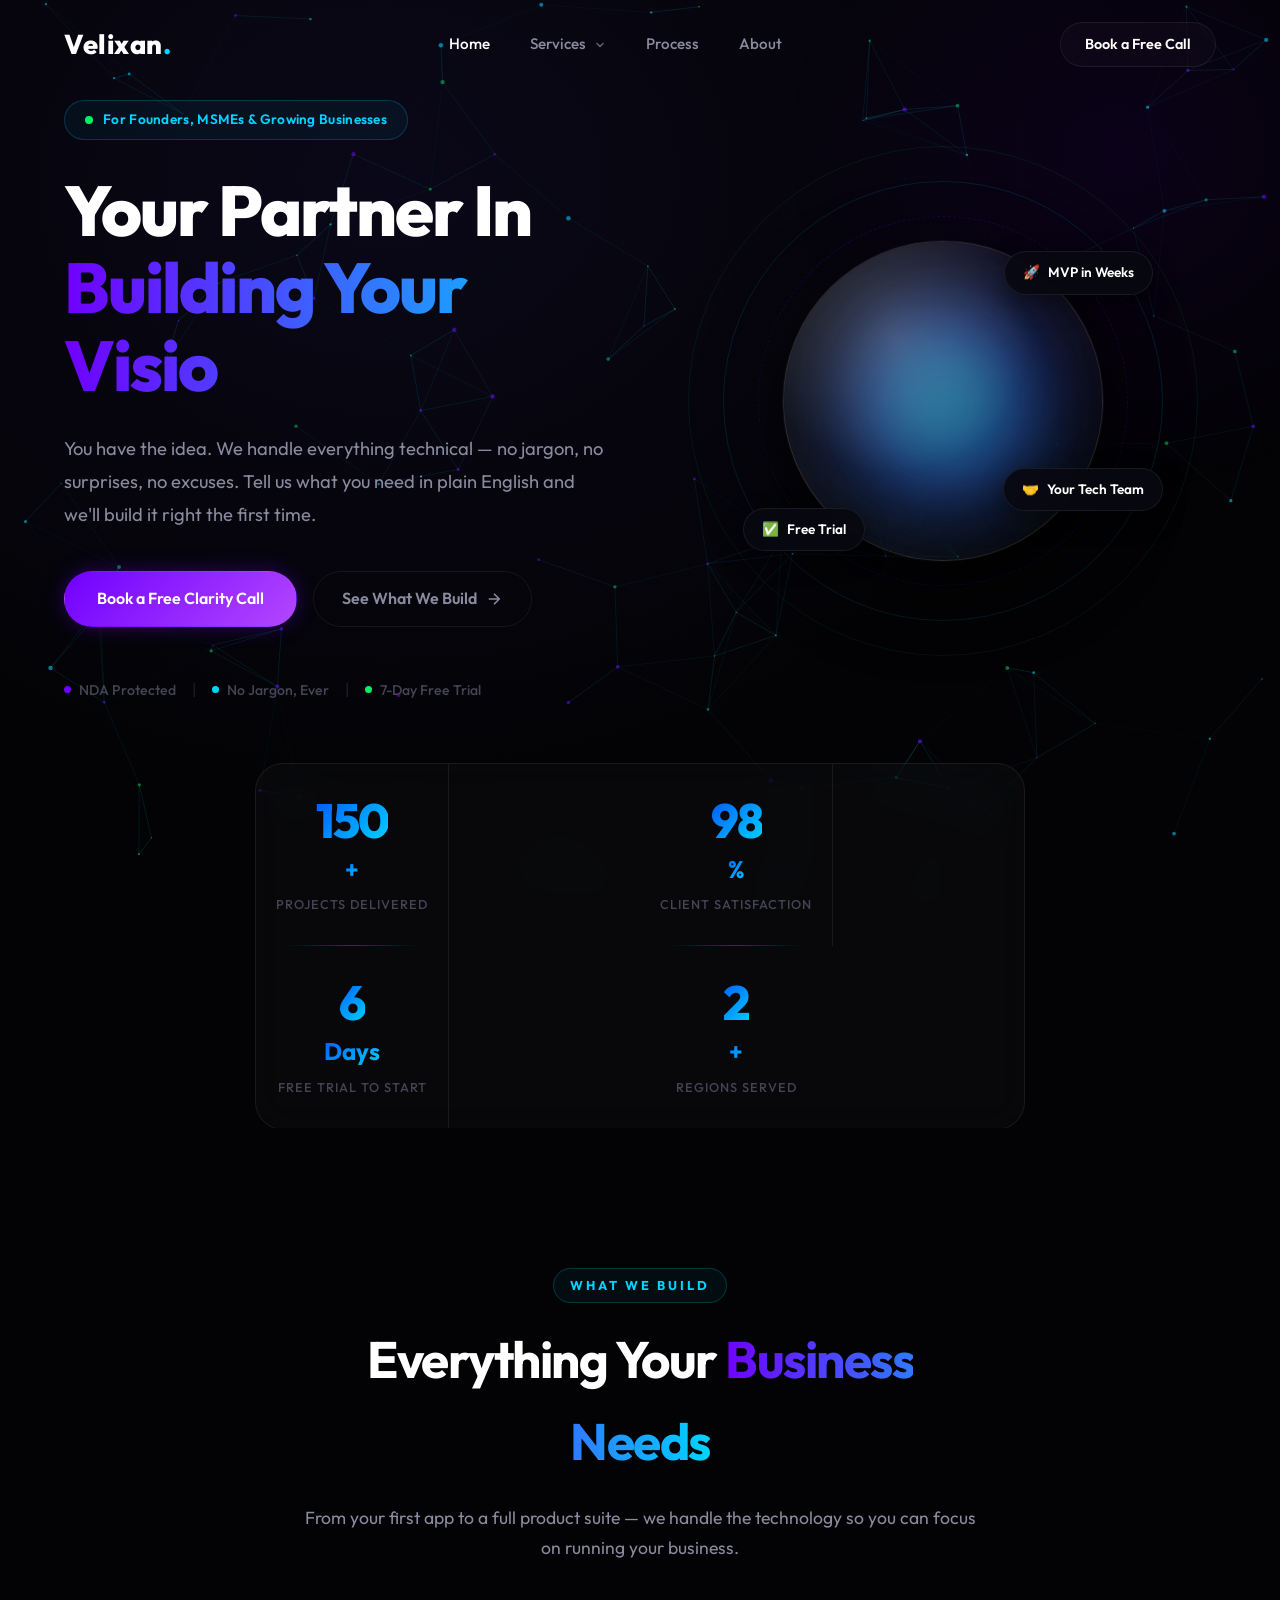
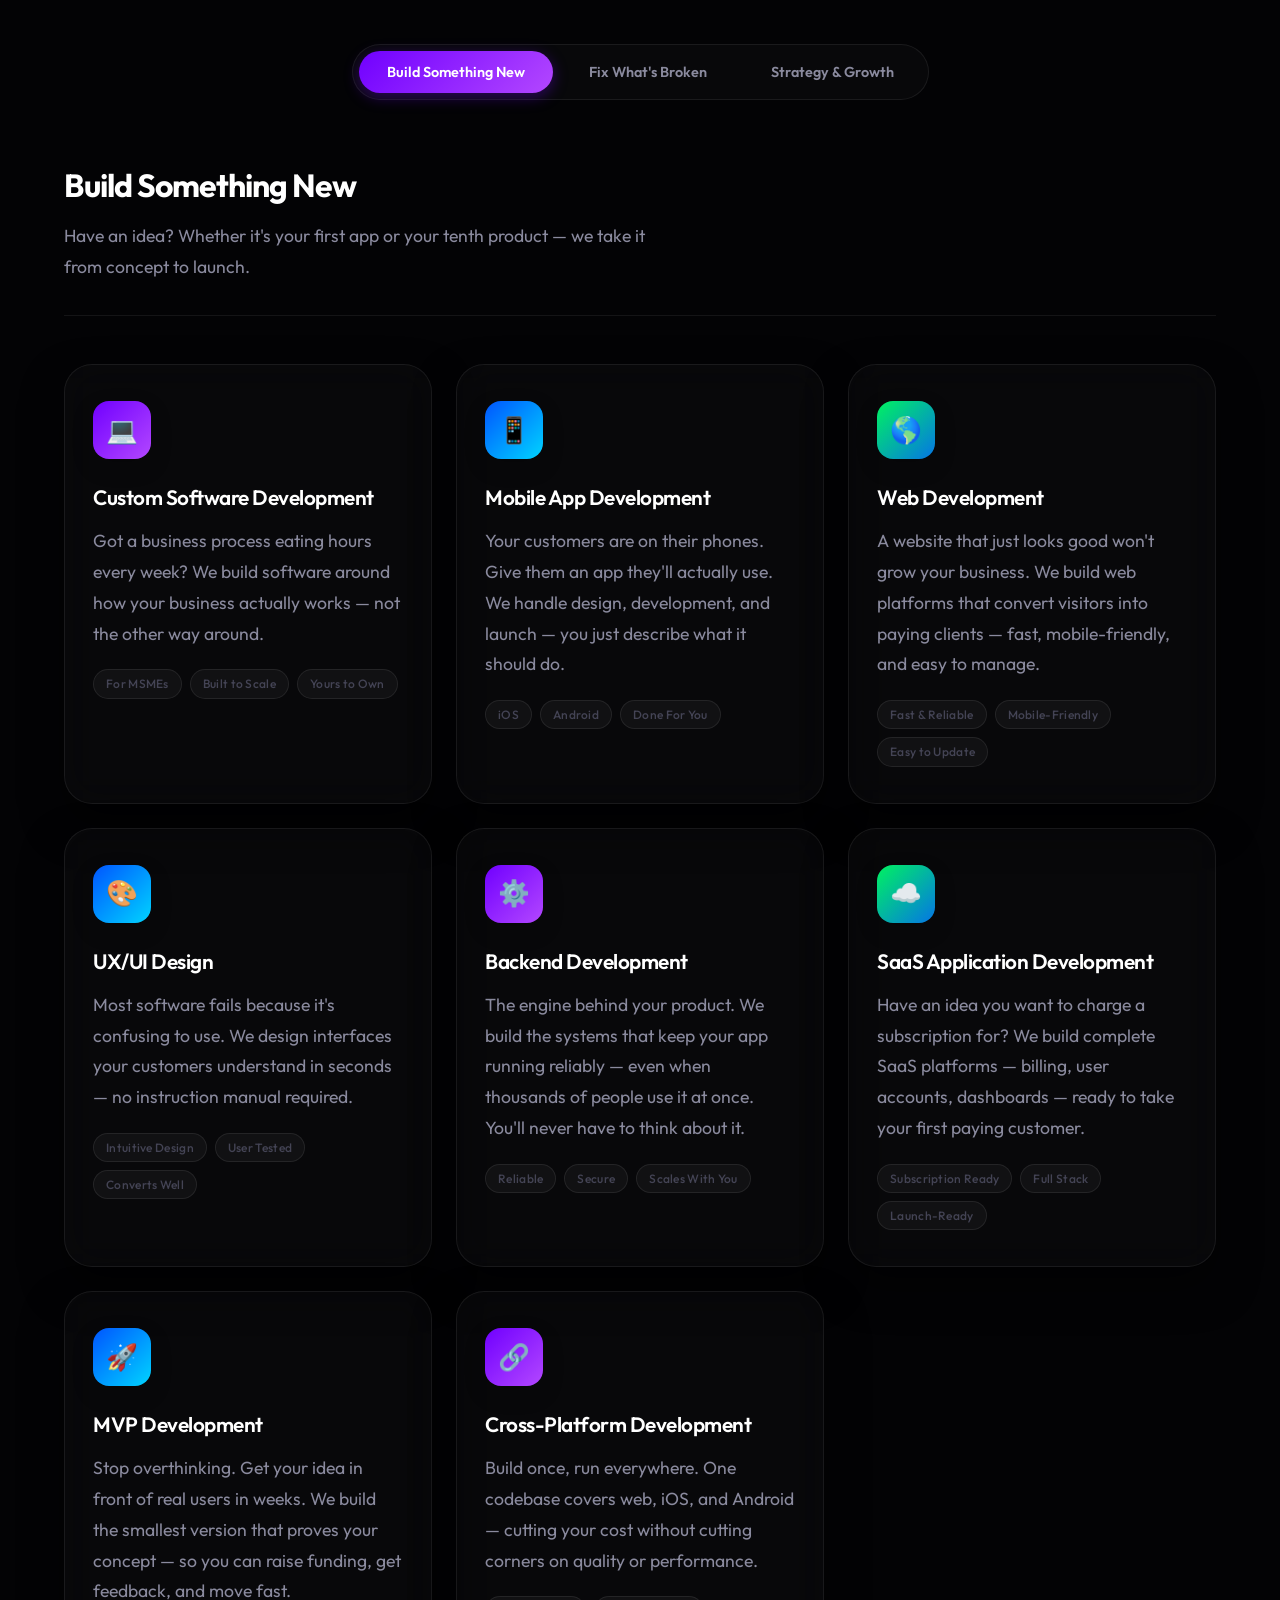
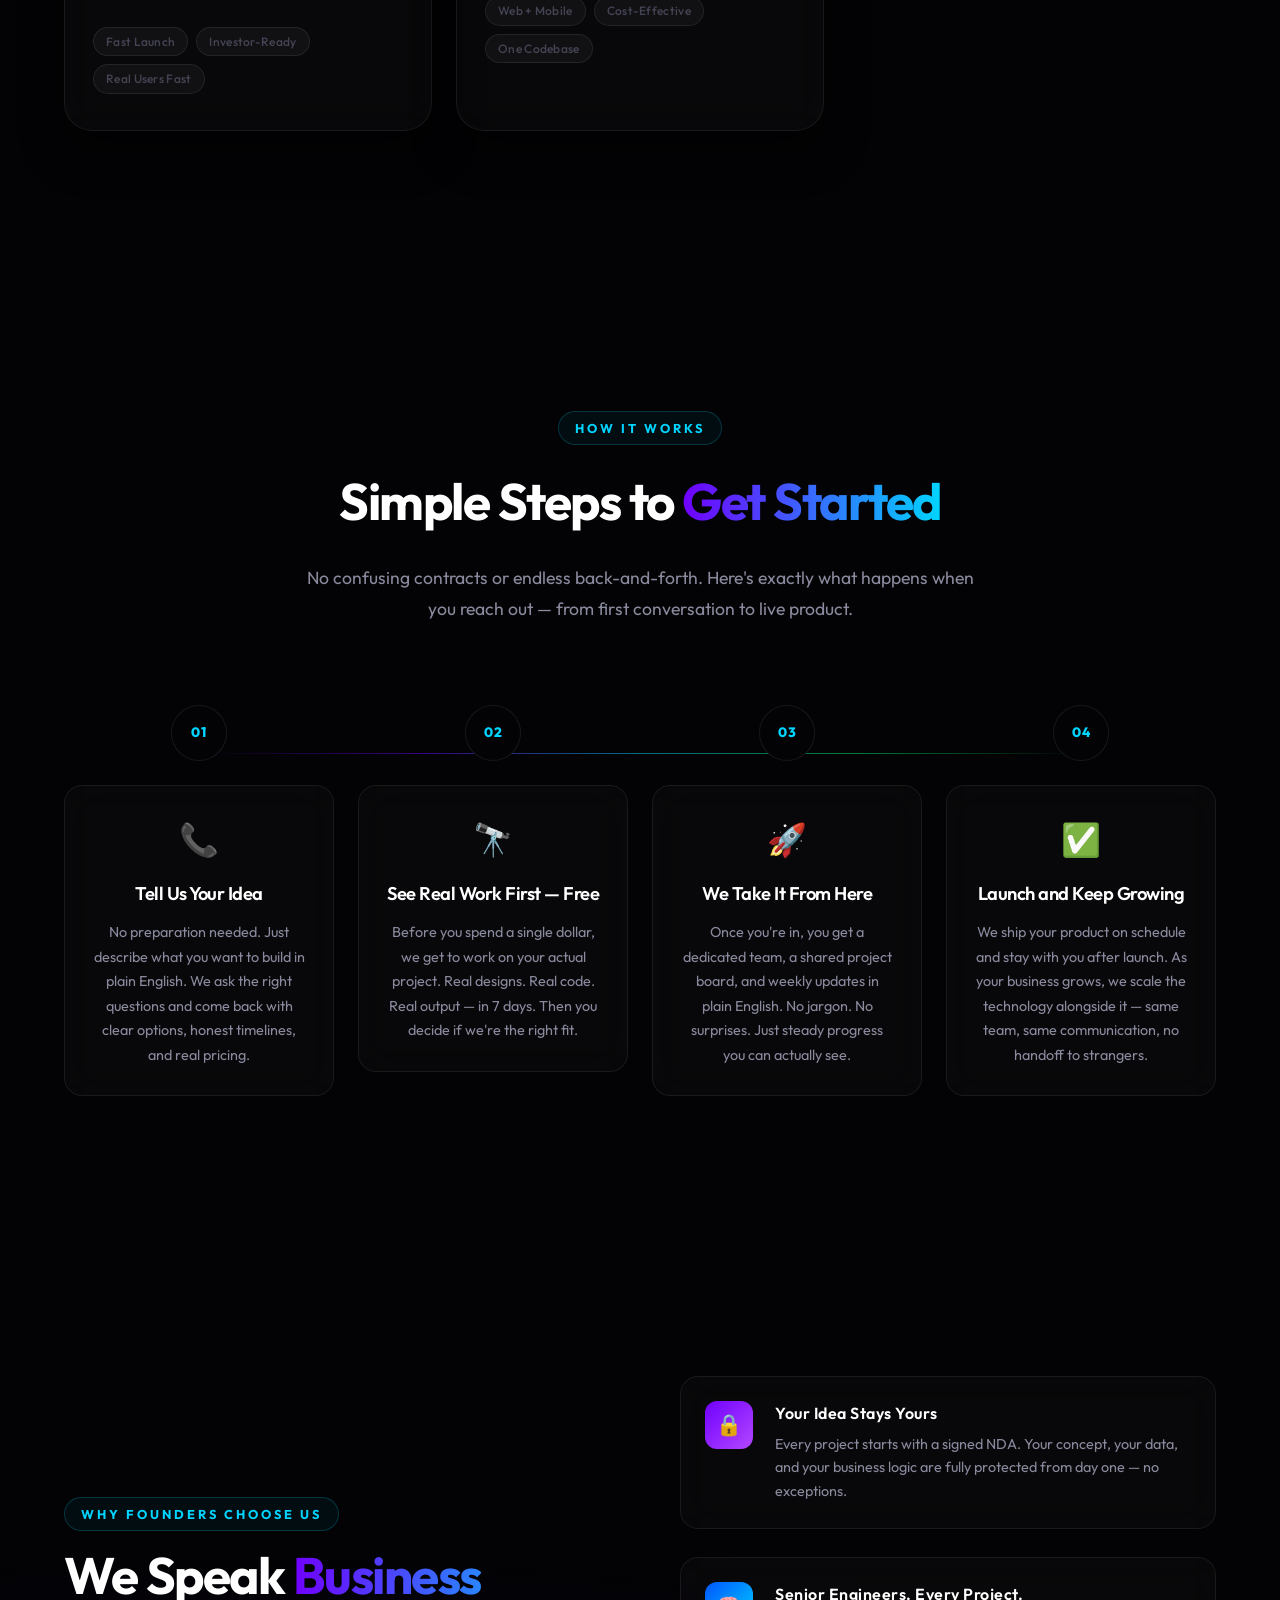
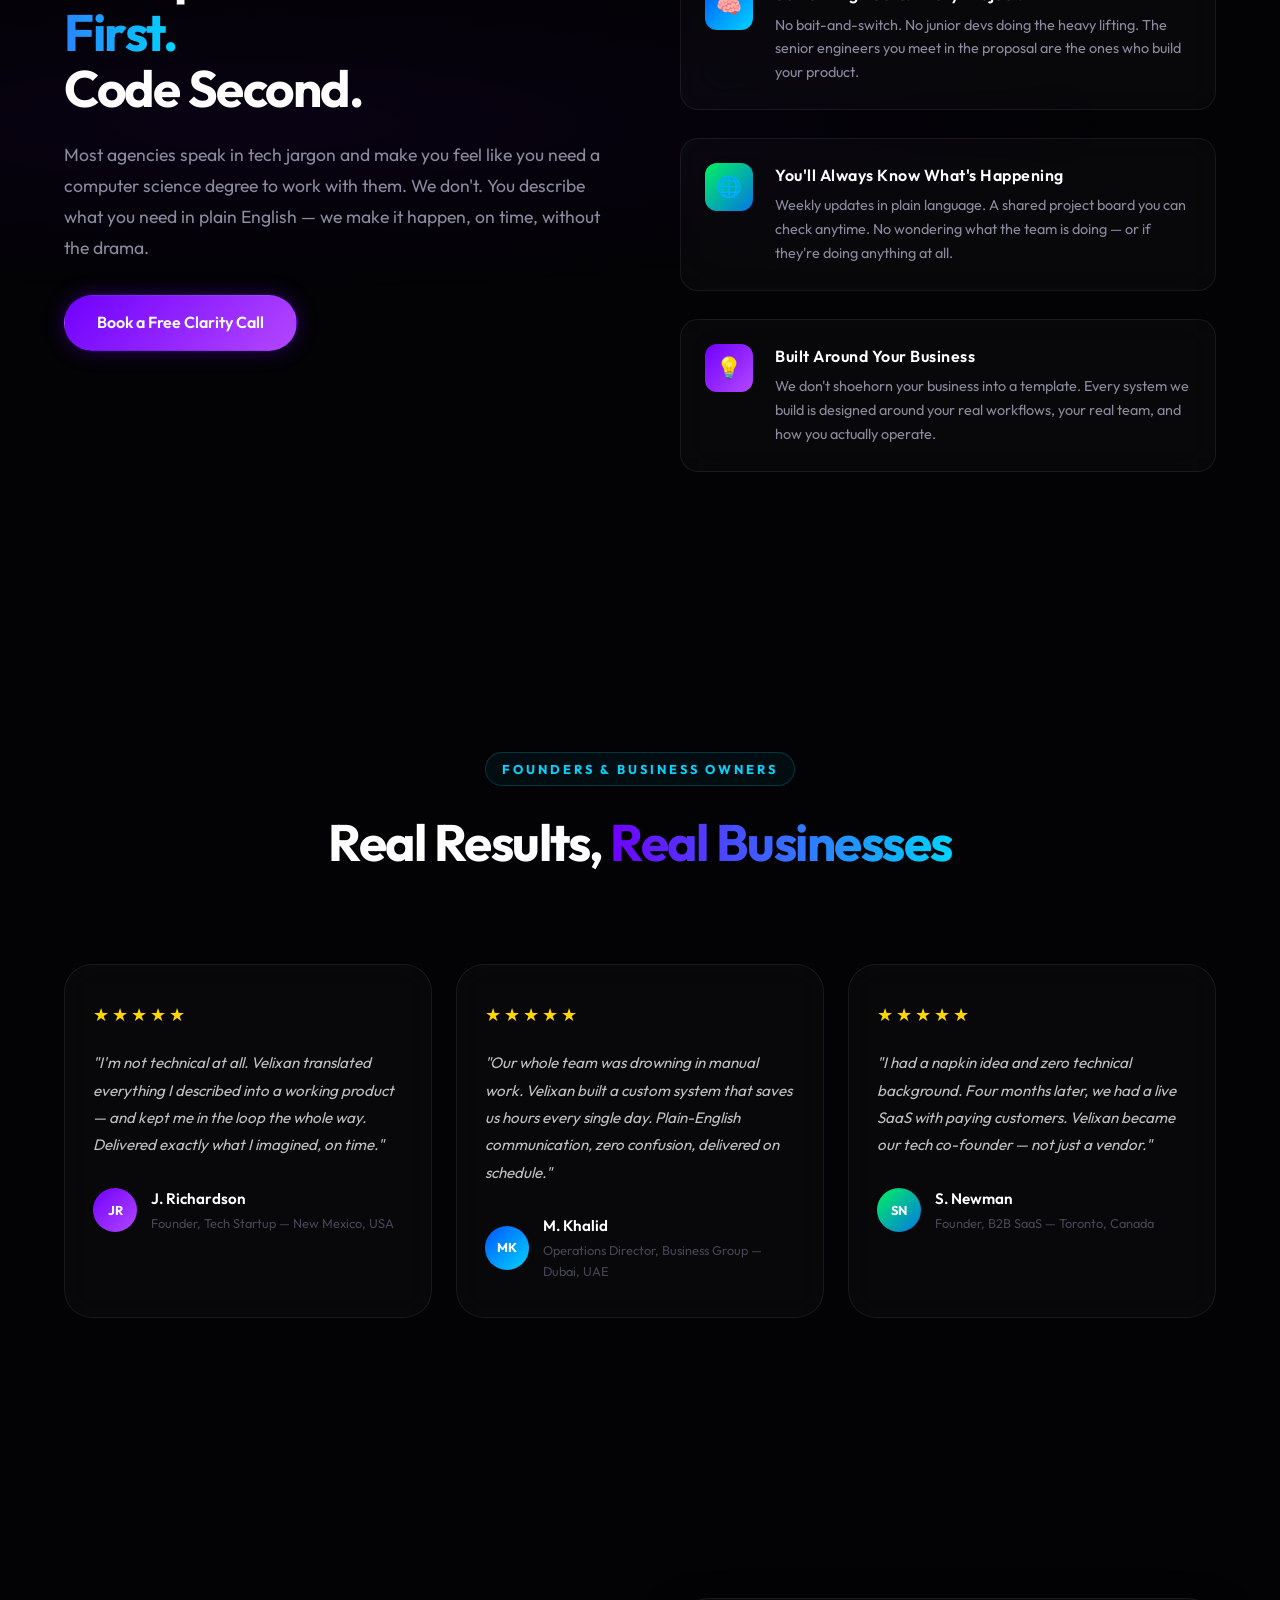
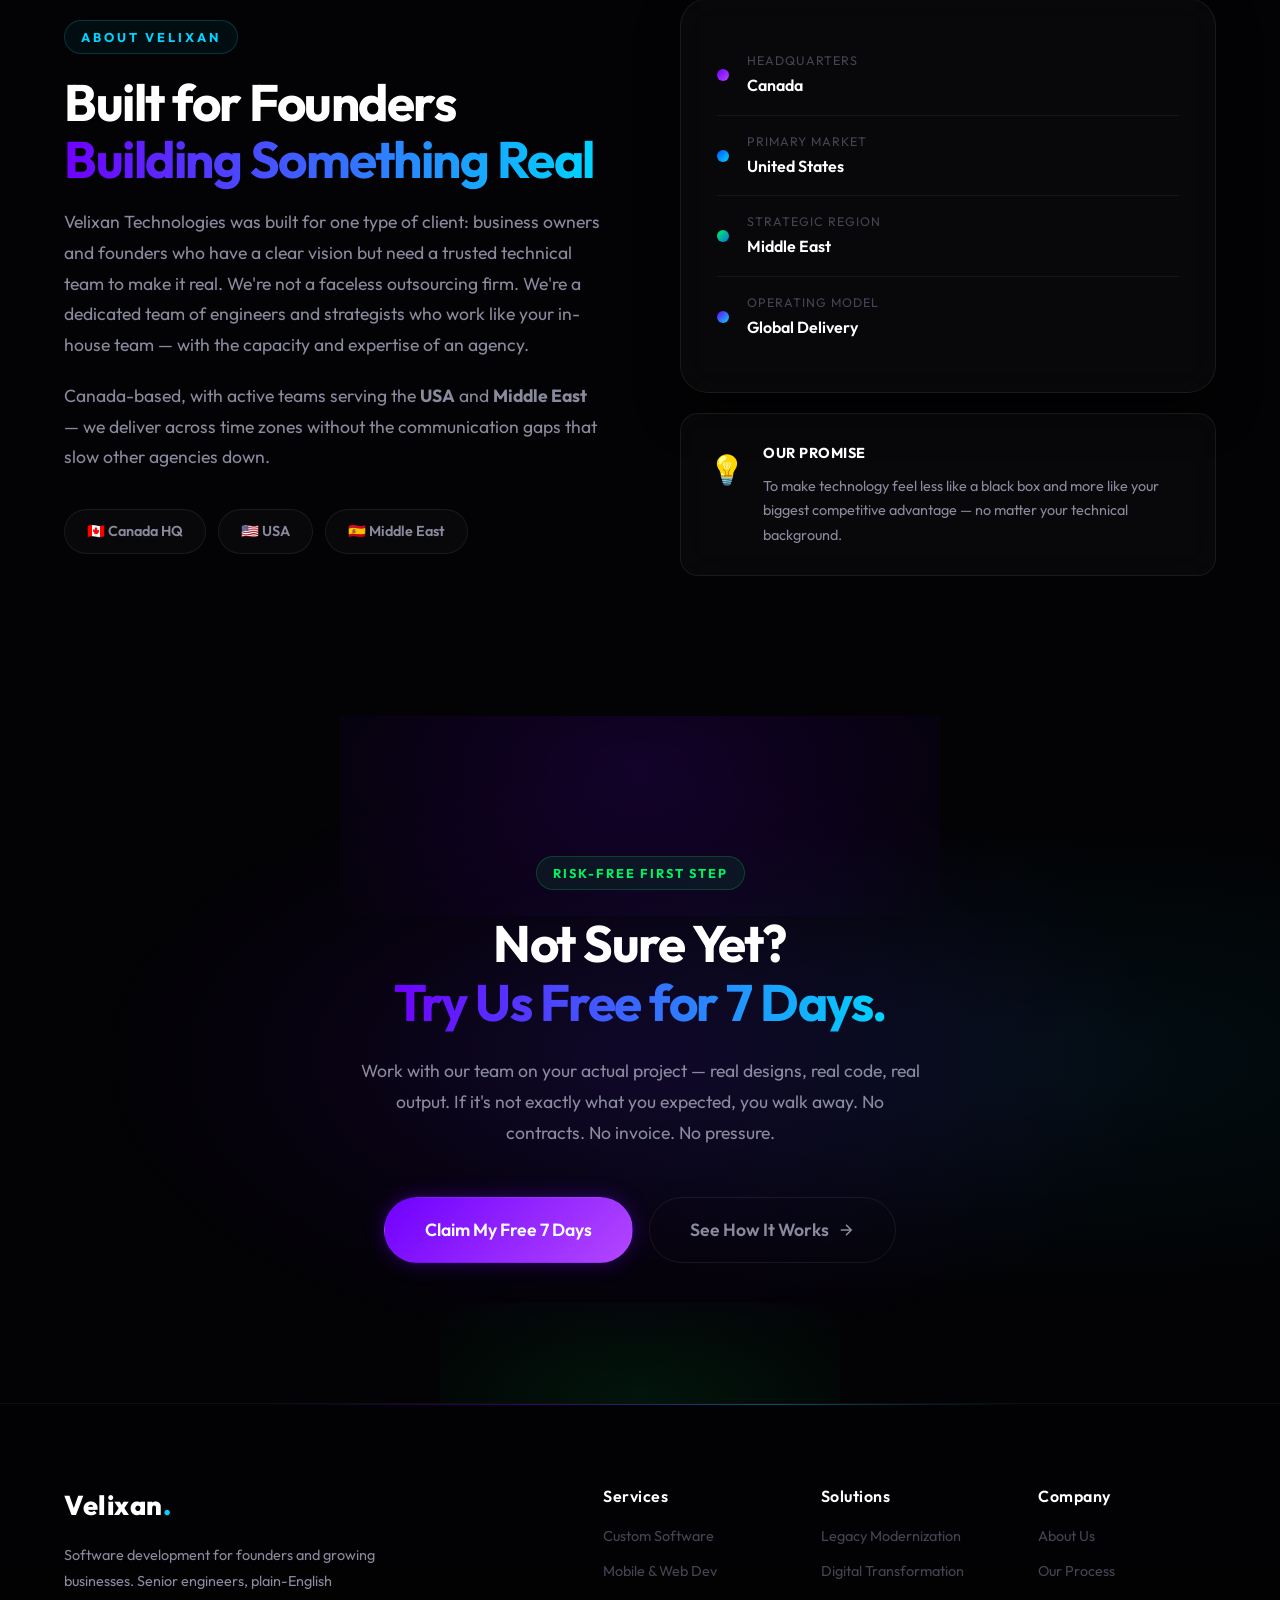
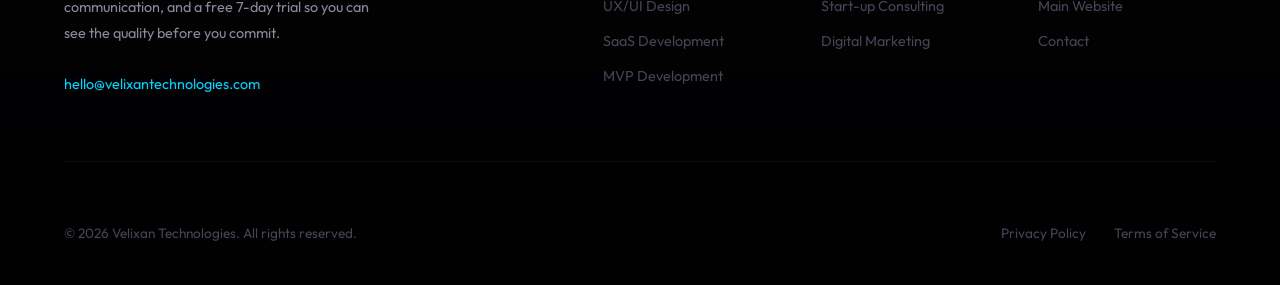
==== Website/index.html @ f4aee2ac "Initial commit — Velixan Technologies website - Full marketing website (HTML/CSS/JS) with glassmorph" ====
<!DOCTYPE html>
<html lang="en">

<head>
    <meta charset="UTF-8">
    <meta name="viewport" content="width=device-width, initial-scale=1.0">
    <title>Velixan Technologies | Software Development for Founders & Growing Businesses</title>
    <meta name="description" content="Velixan Technologies builds custom software, apps, and SaaS products for founders and MSMEs — no tech jargon, senior engineers on every project, and a 7-day free trial before you commit.">
    <!-- Open Graph / Social Sharing -->
    <meta property="og:type" content="website">
    <meta property="og:url" content="https://velixantechnologies.com/">
    <meta property="og:title" content="Velixan Technologies | Software Development for Founders & Growing Businesses">
    <meta property="og:description" content="You have the vision. We handle everything technical. Custom apps, SaaS platforms, and AI tools — built for founders and MSMEs who don't have time for tech headaches.">
    <meta property="og:image" content="https://velixantechnologies.com/og-image.png">
    <!-- Twitter Card -->
    <meta name="twitter:card" content="summary_large_image">
    <meta name="twitter:title" content="Velixan Technologies | Software Development for Founders & Growing Businesses">
    <meta name="twitter:description" content="You have the vision. We handle everything technical. Custom apps, SaaS platforms, and AI tools — built for founders and MSMEs who don't have time for tech headaches.">
    <meta name="twitter:image" content="https://velixantechnologies.com/og-image.png">
    <!-- Theme & Favicon -->
    <meta name="theme-color" content="#7000ff">
    <link rel="icon" href="data:image/svg+xml,<svg xmlns='http://www.w3.org/2000/svg' viewBox='0 0 100 100'><text y='.9em' font-size='90'>⚡</text></svg>">
    <link rel="stylesheet" href="styles.css">
    <link rel="preconnect" href="https://fonts.googleapis.com">
    <link rel="preconnect" href="https://fonts.gstatic.com" crossorigin>
    <link href="https://fonts.googleapis.com/css2?family=Outfit:wght@300;400;500;600;700;800&display=swap" rel="stylesheet">
</head>

<body>
    <!-- Live Interactive Background -->
    <canvas id="live-canvas"></canvas>

    <!-- Navigation -->
    <nav class="navbar" id="navbar">
        <div class="container nav-container">
            <a href="#home" class="logo">
                <span class="logo-text">Velixan</span><span class="logo-dot">.</span>
            </a>
            <ul class="nav-links" id="nav-links">
                <li><a href="#home" class="nav-link active">Home</a></li>
                <li class="dropdown">
                    <a href="#services" class="nav-link">Services 
                        <svg class="chevron" width="12" height="12" viewBox="0 0 24 24" fill="none" stroke="currentColor" stroke-width="3" stroke-linecap="round" stroke-linejoin="round"><path d="M6 9l6 6 6-6"/></svg>
                    </a>
                    <ul class="dropdown-menu">
                        <li><a href="#dev-design"><span>💻</span> Development & Design</a></li>
                        <li><a href="#modernization"><span>⚡</span> Solution Modernization</a></li>
                        <li><a href="#consulting"><span>📈</span> Consulting & Strategy</a></li>
                    </ul>
                </li>
                <li><a href="#process" class="nav-link">Process</a></li>
                <li><a href="#about" class="nav-link">About</a></li>
            </ul>
            <a href="mailto:hello@velixantechnologies.com" class="btn-primary nav-cta">Book a Free Call</a>
            <button class="hamburger" id="hamburger" aria-label="Menu">
                <span></span><span></span><span></span>
            </button>
        </div>
    </nav>

    <!-- Hero Section -->
    <header id="home" class="hero">
        <div class="container hero-container">
            <div class="hero-content">
                <div class="badge">
                    <span class="badge-dot"></span>
                    For Founders, MSMEs &amp; Growing Businesses
                </div>
                <h1>
                    Your Partner In<br>
                    <span class="gradient-text typed-text" id="typed-text">Building Your Vision</span>
                </h1>
                <p class="hero-sub">You have the idea. We handle everything technical — no jargon, no surprises, no excuses. Tell us what you need in plain English and we'll build it right the first time.</p>
                <div class="hero-buttons">
                    <a href="mailto:hello@velixantechnologies.com" class="btn-primary btn-glow">Book a Free Clarity Call</a>
                    <a href="#services" class="btn-ghost">
                        <span class="btn-ghost-inner">See What We Build</span>
                        <svg width="18" height="18" viewBox="0 0 24 24" fill="none" stroke="currentColor" stroke-width="2"><path d="M5 12h14M12 5l7 7-7 7"/></svg>
                    </a>
                </div>
                <div class="hero-trust">
                    <div class="trust-item">
                        <div class="trust-dot"></div>
                        <span>NDA Protected</span>
                    </div>
                    <div class="trust-sep">|</div>
                    <div class="trust-item">
                        <div class="trust-dot cyan"></div>
                        <span>No Jargon, Ever</span>
                    </div>
                    <div class="trust-sep">|</div>
                    <div class="trust-item">
                        <div class="trust-dot green"></div>
                        <span>7-Day Free Trial</span>
                    </div>
                </div>
            </div>

            <!-- Futuristic 3D Orb Graphic -->
            <div class="hero-visual">
                <div class="orb-scene">
                    <div class="orb-ring ring-1"></div>
                    <div class="orb-ring ring-2"></div>
                    <div class="orb-ring ring-3"></div>
                    <div class="glass-sphere">
                        <div class="sphere-shimmer"></div>
                        <div class="inner-glow"></div>
                        <div class="inner-glow inner-glow-2"></div>
                    </div>
                    <div class="floating-chip chip-1">
                        <span>&#128640;</span> MVP in Weeks
                    </div>
                    <div class="floating-chip chip-2">
                        <span>&#129309;</span> Your Tech Team
                    </div>
                    <div class="floating-chip chip-3">
                        <span>&#9989;</span> Free Trial
                    </div>
                </div>
            </div>
        </div>

        <!-- Stats Bar -->
        <div class="container stats-marquee-bar">
            <div class="stats-bar">
                <div class="stat-item">
                    <div class="stat-number" data-target="150">0</div>
                    <div class="stat-unit">+</div>
                    <div class="stat-label">Projects Delivered</div>
                </div>
                <div class="stat-divider"></div>
                <div class="stat-item">
                    <div class="stat-number" data-target="98">0</div>
                    <div class="stat-unit">%</div>
                    <div class="stat-label">Client Satisfaction</div>
                </div>
                <div class="stat-divider"></div>
                <div class="stat-item">
                    <div class="stat-number" data-target="7">0</div>
                    <div class="stat-unit"> Days</div>
                    <div class="stat-label">Free Trial to Start</div>
                </div>
                <div class="stat-divider"></div>
                <div class="stat-item">
                    <div class="stat-number" data-target="3">0</div>
                    <div class="stat-unit">+</div>
                    <div class="stat-label">Regions Served</div>
                </div>
            </div>
        </div>
    </header>

    <!-- Services Section -->
    <section id="services" class="services">
        <div class="container">
            <div class="section-header reveal-up">
                <div class="section-eyebrow">What We Build</div>
                <h2>Everything Your <span class="gradient-text">Business Needs</span></h2>
                <p>From your first app to a full product suite — we handle the technology so you can focus on running your business.</p>
            </div>

            <!-- Service Tab Navigation -->
            <div class="service-tabs reveal-up">
                <button class="tab-btn active" data-tab="dev-design">Build Something New</button>
                <button class="tab-btn" data-tab="modernization">Fix What's Broken</button>
                <button class="tab-btn" data-tab="consulting">Strategy &amp; Growth</button>
            </div>

            <!-- Category 1: Development & Design -->
            <div id="dev-design" class="service-category tab-content active">
                <div class="service-category-header">
                    <h3>Build Something New</h3>
                    <p>Have an idea? Whether it's your first app or your tenth product — we take it from concept to launch.</p>
                </div>
                <div class="card-grid">
                    <div class="glass-card tilt-card">
                        <div class="card-glow"></div>
                        <div class="card-accent"></div>
                        <div class="card-icon gradient-purple">&#128187;</div>
                        <h3>Custom Software Development</h3>
                        <p>Got a business process eating hours every week? We build software around how your business actually works — not the other way around.</p>
                        <div class="card-tags">
                            <span>For MSMEs</span><span>Built to Scale</span><span>Yours to Own</span>
                        </div>
                    </div>
                    <div class="glass-card tilt-card">
                        <div class="card-glow"></div>
                        <div class="card-accent"></div>
                        <div class="card-icon gradient-blue">&#128241;</div>
                        <h3>Mobile App Development</h3>
                        <p>Your customers are on their phones. Give them an app they'll actually use. We handle design, development, and launch — you just describe what it should do.</p>
                        <div class="card-tags"><span>iOS</span><span>Android</span><span>Done For You</span></div>
                    </div>
                    <div class="glass-card tilt-card">
                        <div class="card-glow"></div>
                        <div class="card-accent"></div>
                        <div class="card-icon gradient-green">&#127758;</div>
                        <h3>Web Development</h3>
                        <p>A website that just looks good won't grow your business. We build web platforms that convert visitors into paying clients — fast, mobile-friendly, and easy to manage.</p>
                        <div class="card-tags"><span>Fast &amp; Reliable</span><span>Mobile-Friendly</span><span>Easy to Update</span></div>
                    </div>
                    <div class="glass-card tilt-card">
                        <div class="card-glow"></div>
                        <div class="card-accent"></div>
                        <div class="card-icon gradient-blue">&#127912;</div>
                        <h3>UX/UI Design</h3>
                        <p>Most software fails because it's confusing to use. We design interfaces your customers understand in seconds — no instruction manual required.</p>
                        <div class="card-tags"><span>Intuitive Design</span><span>User Tested</span><span>Converts Well</span></div>
                    </div>
                    <div class="glass-card tilt-card">
                        <div class="card-glow"></div>
                        <div class="card-accent"></div>
                        <div class="card-icon gradient-purple">&#9881;&#65039;</div>
                        <h3>Backend Development</h3>
                        <p>The engine behind your product. We build the systems that keep your app running reliably — even when thousands of people use it at once. You'll never have to think about it.</p>
                        <div class="card-tags"><span>Reliable</span><span>Secure</span><span>Scales With You</span></div>
                    </div>
                    <div class="glass-card tilt-card">
                        <div class="card-glow"></div>
                        <div class="card-accent"></div>
                        <div class="card-icon gradient-green">&#9729;&#65039;</div>
                        <h3>SaaS Application Development</h3>
                        <p>Have an idea you want to charge a subscription for? We build complete SaaS platforms — billing, user accounts, dashboards — ready to take your first paying customer.</p>
                        <div class="card-tags"><span>Subscription Ready</span><span>Full Stack</span><span>Launch-Ready</span></div>
                    </div>
                    <div class="glass-card tilt-card">
                        <div class="card-glow"></div>
                        <div class="card-accent"></div>
                        <div class="card-icon gradient-blue">&#128640;</div>
                        <h3>MVP Development</h3>
                        <p>Stop overthinking. Get your idea in front of real users in weeks. We build the smallest version that proves your concept — so you can raise funding, get feedback, and move fast.</p>
                        <div class="card-tags"><span>Fast Launch</span><span>Investor-Ready</span><span>Real Users Fast</span></div>
                    </div>
                    <div class="glass-card tilt-card">
                        <div class="card-glow"></div>
                        <div class="card-accent"></div>
                        <div class="card-icon gradient-purple">&#128279;</div>
                        <h3>Cross-Platform Development</h3>
                        <p>Build once, run everywhere. One codebase covers web, iOS, and Android — cutting your cost without cutting corners on quality or performance.</p>
                        <div class="card-tags"><span>Web + Mobile</span><span>Cost-Effective</span><span>One Codebase</span></div>
                    </div>
                </div>
            </div>

            <!-- Category 2: Solution Modernization -->
            <div id="modernization" class="service-category tab-content">
                <div class="service-category-header">
                    <h3>Fix What's Broken</h3>
                    <p>Your existing software doesn't have to slow you down. We modernize what you have — without starting from scratch and without losing your data.</p>
                </div>
                <div class="card-grid">
                    <div class="glass-card tilt-card featured-card">
                        <div class="card-glow"></div>
                        <div class="card-accent"></div>
                        <div class="card-icon gradient-blue">&#127970;</div>
                        <h3>Your Old Software, Rebuilt for Today</h3>
                        <p>Still running on old software everyone hates but no one wants to touch? We modernize it — keeping all your data and business logic intact, while making it fast, modern, and actually usable.</p>
                        <div class="card-tags"><span>No Data Loss</span><span>Cloud-Ready</span><span>Zero Downtime</span></div>
                    </div>
                    <div class="glass-card tilt-card featured-card">
                        <div class="card-glow"></div>
                        <div class="card-accent"></div>
                        <div class="card-icon gradient-green">&#9889;</div>
                        <h3>Ditch the Spreadsheets. Automate the Boring Stuff.</h3>
                        <p>If your team copies data between spreadsheets, chases approvals over email, or does anything manually that software could handle — we fix that. End to end. So your team focuses on real work.</p>
                        <div class="card-tags"><span>Process Automation</span><span>Saves Hours Daily</span><span>AI-Powered</span></div>
                    </div>
                </div>
            </div>

            <!-- Category 3: Consulting & Strategy -->
            <div id="consulting" class="service-category tab-content">
                <div class="service-category-header">
                    <h3>Strategy &amp; Growth</h3>
                    <p>Not sure where to start or what to build? We'll help you figure it out — then help you execute it.</p>
                </div>
                <div class="card-grid">
                    <div class="glass-card tilt-card featured-card">
                        <div class="card-glow"></div>
                        <div class="card-accent"></div>
                        <div class="card-icon gradient-purple">&#128200;</div>
                        <h3>From Idea to Launch Plan</h3>
                        <p>You have a business idea but don't know what to build, what it should cost, or where to start. We sit down with you, map it all out, and give you a clear plan — no obligation, no jargon.</p>
                        <div class="card-tags"><span>Free Discovery</span><span>Tech Roadmap</span><span>Investor-Ready</span></div>
                    </div>
                    <div class="glass-card tilt-card featured-card">
                        <div class="card-glow"></div>
                        <div class="card-accent"></div>
                        <div class="card-icon gradient-blue">&#127919;</div>
                        <h3>More Clients, Less Guesswork</h3>
                        <p>Once your product is live, you need people to find it. We run SEO and performance campaigns built specifically for software-driven businesses — focused on leads that actually convert, not vanity metrics.</p>
                        <div class="card-tags"><span>SEO</span><span>Lead Generation</span><span>Conversion-Focused</span></div>
                    </div>
                </div>
            </div>
        </div>
    </section>

    <!-- Process Section -->
    <section id="process" class="process-section">
        <div class="container">
            <div class="section-header reveal-up">
                <div class="section-eyebrow">How It Works</div>
                <h2>Simple Steps to <span class="gradient-text">Get Started</span></h2>
                <p>No confusing contracts or endless back-and-forth. Here's exactly what happens when you reach out — from first conversation to live product.</p>
            </div>
            <div class="process-timeline">
                <div class="process-line"></div>
                <div class="process-step reveal-up">
                    <div class="step-number">01</div>
                    <div class="step-content glass-card-sm">
                        <div class="step-icon">&#128222;</div>
                        <h3>Tell Us Your Idea</h3>
                        <p>No preparation needed. Just describe what you want to build in plain English. We ask the right questions and come back with clear options, honest timelines, and real pricing.</p>
                    </div>
                </div>
                <div class="process-step reveal-up" style="transition-delay: 0.1s;">
                    <div class="step-number">02</div>
                    <div class="step-content glass-card-sm">
                        <div class="step-icon">&#128301;</div>
                        <h3>See Real Work First — Free</h3>
                        <p>Before you spend a single dollar, we get to work on your actual project. Real designs. Real code. Real output — in 7 days. Then you decide if we're the right fit.</p>
                    </div>
                </div>
                <div class="process-step reveal-up" style="transition-delay: 0.2s;">
                    <div class="step-number">03</div>
                    <div class="step-content glass-card-sm">
                        <div class="step-icon">&#128640;</div>
                        <h3>We Take It From Here</h3>
                        <p>Once you're in, you get a dedicated team, a shared project board, and weekly updates in plain English. No jargon. No surprises. Just steady progress you can actually see.</p>
                    </div>
                </div>
                <div class="process-step reveal-up" style="transition-delay: 0.3s;">
                    <div class="step-number">04</div>
                    <div class="step-content glass-card-sm">
                        <div class="step-icon">&#9989;</div>
                        <h3>Launch and Keep Growing</h3>
                        <p>We ship your product on schedule and stay with you after launch. As your business grows, we scale the technology alongside it — same team, same communication, no handoff to strangers.</p>
                    </div>
                </div>
            </div>
        </div>
    </section>

    <!-- Why Us Section -->
    <section class="why-us">
        <div class="container">
            <div class="why-us-grid">
                <div class="why-us-left reveal-up">
                    <div class="section-eyebrow">Why Founders Choose Us</div>
                    <h2>We Speak <span class="gradient-text">Business First.</span><br>Code Second.</h2>
                    <p>Most agencies speak in tech jargon and make you feel like you need a computer science degree to work with them. We don't. You describe what you need in plain English — we make it happen, on time, without the drama.</p>
                    <a href="mailto:hello@velixantechnologies.com" class="btn-primary btn-glow" style="margin-top: 32px; display: inline-flex;">
                        Book a Free Clarity Call
                    </a>
                </div>
                <div class="why-us-right">
                    <div class="feature-item reveal-up">
                        <div class="feature-icon gradient-purple">&#128274;</div>
                        <div class="feature-text">
                            <h4>Your Idea Stays Yours</h4>
                            <p>Every project starts with a signed NDA. Your concept, your data, and your business logic are fully protected from day one — no exceptions.</p>
                        </div>
                    </div>
                    <div class="feature-item reveal-up" style="transition-delay: 0.1s;">
                        <div class="feature-icon gradient-blue">&#129504;</div>
                        <div class="feature-text">
                            <h4>Senior Engineers. Every Project.</h4>
                            <p>No bait-and-switch. No junior devs doing the heavy lifting. The senior engineers you meet in the proposal are the ones who build your product.</p>
                        </div>
                    </div>
                    <div class="feature-item reveal-up" style="transition-delay: 0.2s;">
                        <div class="feature-icon gradient-green">&#127760;</div>
                        <div class="feature-text">
                            <h4>You'll Always Know What's Happening</h4>
                            <p>Weekly updates in plain language. A shared project board you can check anytime. No wondering what the team is doing — or if they're doing anything at all.</p>
                        </div>
                    </div>
                    <div class="feature-item reveal-up" style="transition-delay: 0.3s;">
                        <div class="feature-icon gradient-purple">&#128161;</div>
                        <div class="feature-text">
                            <h4>Built Around Your Business</h4>
                            <p>We don't shoehorn your business into a template. Every system we build is designed around your real workflows, your real team, and how you actually operate.</p>
                        </div>
                    </div>
                </div>
            </div>
        </div>
    </section>

    <!-- Testimonials Section -->
    <section class="testimonials">
        <div class="container">
            <div class="section-header reveal-up">
                <div class="section-eyebrow">Founders &amp; Business Owners</div>
                <h2>Real Results, <span class="gradient-text">Real Businesses</span></h2>
            </div>
            <div class="testimonial-grid">
                <div class="testimonial-card reveal-up">
                    <div class="testimonial-stars">&#9733;&#9733;&#9733;&#9733;&#9733;</div>
                    <p>"I'm not technical at all. Velixan translated everything I described into a working product — and kept me in the loop the whole way. Delivered exactly what I imagined, on time."</p>
                    <div class="testimonial-author">
                        <div class="author-avatar gradient-purple">JR</div>
                        <div>
                            <div class="author-name">J. Richardson</div>
                            <div class="author-role">Founder, Tech Startup — New Mexico, USA</div>
                        </div>
                    </div>
                </div>
                <div class="testimonial-card reveal-up" style="transition-delay: 0.1s;">
                    <div class="testimonial-stars">&#9733;&#9733;&#9733;&#9733;&#9733;</div>
                    <p>"Our whole team was drowning in manual work. Velixan built a custom system that saves us hours every single day. Plain-English communication, zero confusion, delivered on schedule."</p>
                    <div class="testimonial-author">
                        <div class="author-avatar gradient-blue">MK</div>
                        <div>
                            <div class="author-name">M. Khalid</div>
                            <div class="author-role">Operations Director, Business Group — Dubai, UAE</div>
                        </div>
                    </div>
                </div>
                <div class="testimonial-card reveal-up" style="transition-delay: 0.2s;">
                    <div class="testimonial-stars">&#9733;&#9733;&#9733;&#9733;&#9733;</div>
                    <p>"I had a napkin idea and zero technical background. Four months later, we had a live SaaS with paying customers. Velixan became our tech co-founder — not just a vendor."</p>
                    <div class="testimonial-author">
                        <div class="author-avatar gradient-green">SN</div>
                        <div>
                            <div class="author-name">S. Newman</div>
                            <div class="author-role">Founder, B2B SaaS — Toronto, Canada</div>
                        </div>
                    </div>
                </div>
            </div>
        </div>
    </section>

    <!-- About / Presence Section -->
    <section id="about" class="about">
        <div class="container">
            <div class="about-split">
                <div class="about-left reveal-up">
                    <div class="section-eyebrow">About Velixan</div>
                    <h2>Built for Founders <span class="gradient-text">Building Something Real</span></h2>
                    <p>Velixan Technologies was built for one type of client: business owners and founders who have a clear vision but need a trusted technical team to make it real. We're not a faceless outsourcing firm. We're a dedicated team of engineers and strategists who work like your in-house team — with the capacity and expertise of an agency.</p>
                    <p style="margin-top: 20px;">Canada-based, with active teams serving the <strong>USA</strong> and <strong>Middle East</strong> — we deliver across time zones without the communication gaps that slow other agencies down.</p>
                    <div class="presence-pills">
                        <div class="pill">&#127464;&#127462; Canada HQ</div>
                        <div class="pill">&#127482;&#127480; USA</div>
                        <div class="pill">&#127466;&#127462; Middle East</div>
                    </div>
                </div>
                <div class="about-right reveal-scale">
                    <div class="about-visual">
                        <div class="geo-card glass-card tilt-card">
                            <div class="card-glow"></div>
                            <div class="geo-line">
                                <div class="geo-dot gradient-purple"></div>
                                <div>
                                    <div class="geo-label">Headquarters</div>
                                    <div class="geo-value">Canada</div>
                                </div>
                            </div>
                            <div class="geo-line">
                                <div class="geo-dot gradient-blue"></div>
                                <div>
                                    <div class="geo-label">Primary Market</div>
                                    <div class="geo-value">United States</div>
                                </div>
                            </div>
                            <div class="geo-line">
                                <div class="geo-dot gradient-green"></div>
                                <div>
                                    <div class="geo-label">Strategic Region</div>
                                    <div class="geo-value">Middle East</div>
                                </div>
                            </div>
                            <div class="geo-line">
                                <div class="geo-dot gradient-purple" style="background: linear-gradient(135deg,#7000ff,#00d4ff);"></div>
                                <div>
                                    <div class="geo-label">Operating Model</div>
                                    <div class="geo-value">Global Delivery</div>
                                </div>
                            </div>
                        </div>
                        <div class="about-mission glass-card-sm">
                            <div class="mission-icon">&#128161;</div>
                            <div class="mission-text">
                                <strong>Our Promise</strong>
                                <p>To make technology feel less like a black box and more like your biggest competitive advantage — no matter your technical background.</p>
                            </div>
                        </div>
                    </div>
                </div>
            </div>
        </div>
    </section>

    <!-- CTA Banner -->
    <section class="cta-section">
        <div class="cta-glow-1"></div>
        <div class="cta-glow-2"></div>
        <div class="container cta-container reveal-up">
            <div class="cta-badge">Risk-Free First Step</div>
            <h2>Not Sure Yet?<br><span class="gradient-text">Try Us Free for 7 Days.</span></h2>
            <p>Work with our team on your actual project — real designs, real code, real output. If it's not exactly what you expected, you walk away. No contracts. No invoice. No pressure.</p>
            <div class="cta-buttons">
                <a href="mailto:hello@velixantechnologies.com" class="btn-primary btn-glow btn-large">Claim My Free 7 Days</a>
                <a href="#process" class="btn-ghost btn-large">
                    <span class="btn-ghost-inner">See How It Works</span>
                    <svg width="18" height="18" viewBox="0 0 24 24" fill="none" stroke="currentColor" stroke-width="2"><path d="M5 12h14M12 5l7 7-7 7"/></svg>
                </a>
            </div>
        </div>
    </section>

    <!-- Footer -->
    <footer class="footer">
        <div class="footer-glow"></div>
        <div class="container footer-inner">
            <div class="footer-top">
                <div class="footer-brand">
                    <div class="logo"><span class="logo-text">Velixan</span><span class="logo-dot">.</span></div>
                    <p>Software development for founders and growing businesses. Senior engineers, plain-English communication, and a free 7-day trial so you can see the quality before you commit.</p>
                    <div class="footer-contact">
                        <a href="mailto:hello@velixantechnologies.com">hello@velixantechnologies.com</a>
                    </div>
                </div>
                <div class="footer-cols">
                    <div class="footer-col">
                        <h4>Services</h4>
                        <a href="#dev-design">Custom Software</a>
                        <a href="#dev-design">Mobile & Web Dev</a>
                        <a href="#dev-design">UX/UI Design</a>
                        <a href="#dev-design">SaaS Development</a>
                        <a href="#dev-design">MVP Development</a>
                    </div>
                    <div class="footer-col">
                        <h4>Solutions</h4>
                        <a href="#modernization">Legacy Modernization</a>
                        <a href="#modernization">Digital Transformation</a>
                        <a href="#consulting">Start-up Consulting</a>
                        <a href="#consulting">Digital Marketing</a>
                    </div>
                    <div class="footer-col">
                        <h4>Company</h4>
                        <a href="#about">About Us</a>
                        <a href="#process">Our Process</a>
                        <a href="https://velixantechnologies.com">Main Website</a>
                        <a href="mailto:hello@velixantechnologies.com">Contact</a>
                    </div>
                </div>
            </div>
            <div class="footer-bottom">
                <p>&copy; 2026 Velixan Technologies. All rights reserved.</p>
                <div class="footer-bottom-links">
                    <a href="#">Privacy Policy</a>
                    <a href="#">Terms of Service</a>
                </div>
            </div>
        </div>
    </footer>

    <script src="script.js"></script>
</body>

</html>
---- Website/styles.css ----
/* ===========================
   ROOT & DESIGN TOKENS
   =========================== */
:root {
    --bg-dark: #030305;
    --bg-surface: #080811;
    --bg-card: rgba(255, 255, 255, 0.025);
    --text-primary: #ffffff;
    --text-secondary: #8a8a9e;
    --text-muted: #444455;

    /* Neon Palette */
    --color-purple: #7000ff;
    --color-purple-light: #b347ff;
    --color-blue: #0055ff;
    --color-cyan: #00d4ff;
    --color-green: #00f260;

    /* Gradients */
    --grad-purple: linear-gradient(135deg, #7000ff 0%, #b347ff 100%);
    --grad-blue: linear-gradient(135deg, #0055ff 0%, #00d4ff 100%);
    --grad-green: linear-gradient(135deg, #00f260 0%, #0575e6 100%);
    --grad-glow: linear-gradient(90deg, #7000ff, #00d4ff, #00f260, #7000ff);

    /* Glassmorphism */
    --glass-bg: rgba(255, 255, 255, 0.025);
    --glass-border: rgba(255, 255, 255, 0.07);
    --glass-shadow: 0 20px 40px rgba(0, 0, 0, 0.5);
    --glass-blur: blur(20px);

    /* Spacing */
    --section-gap: 140px;
    --radius-lg: 28px;
    --radius-md: 18px;
    --radius-sm: 12px;
}

/* ===========================
   RESET & BASE
   =========================== */
*, *::before, *::after {
    margin: 0;
    padding: 0;
    box-sizing: border-box;
}

html {
    scroll-behavior: smooth;
}

body {
    font-family: 'Outfit', sans-serif;
    background-color: var(--bg-dark);
    color: var(--text-primary);
    overflow-x: hidden;
    line-height: 1.6;
    -webkit-font-smoothing: antialiased;
}

a {
    text-decoration: none;
    color: inherit;
}

/* ===========================
   LAYOUT
   =========================== */
.container {
    max-width: 1280px;
    margin: 0 auto;
    padding: 0 5%;
}

/* ===========================
   CANVAS BACKGROUND
   =========================== */
#live-canvas {
    position: fixed;
    top: 0;
    left: 0;
    width: 100vw;
    height: 100vh;
    z-index: -1;
    pointer-events: none;
    background: radial-gradient(ellipse at 30% 20%, #0a0818 0%, #030305 60%);
}

/* ===========================
   TYPOGRAPHY
   =========================== */
h1 {
    font-size: clamp(2.8rem, 5.5vw, 5.5rem);
    font-weight: 800;
    line-height: 1.1;
    letter-spacing: -2px;
    margin-bottom: 28px;
}

h2 {
    font-size: clamp(2rem, 4vw, 3.8rem);
    font-weight: 700;
    letter-spacing: -1.5px;
    margin-bottom: 20px;
}

h3 {
    font-size: 1.3rem;
    font-weight: 600;
    letter-spacing: -0.5px;
    margin-bottom: 12px;
}

h4 {
    font-size: 1rem;
    font-weight: 600;
    letter-spacing: 0.5px;
    margin-bottom: 16px;
    color: var(--text-primary);
}

p {
    color: var(--text-secondary);
    font-size: 1.1rem;
    line-height: 1.75;
}

.gradient-text {
    background: var(--grad-glow);
    background-clip: text;
    -webkit-background-clip: text;
    -webkit-text-fill-color: transparent;
    background-size: 300% auto;
    animation: shine 6s linear infinite;
}

@keyframes shine {
    to { background-position: 300% center; }
}

/* Typed text: reserve fixed 2-line height so typewriter never shifts the layout */
#typed-text {
    display: block;
    min-height: calc(clamp(2.8rem, 5.5vw, 5.5rem) * 1.1 * 2);
    /* Force the text to always occupy exactly 2-line height of space */
}


/* ===========================
   SECTION HEADERS
   =========================== */
.section-header {
    text-align: center;
    max-width: 680px;
    margin: 0 auto 80px;
}

.section-eyebrow {
    display: inline-block;
    font-size: 0.8rem;
    font-weight: 700;
    letter-spacing: 3px;
    text-transform: uppercase;
    color: var(--color-cyan);
    margin-bottom: 16px;
    padding: 6px 16px;
    border: 1px solid rgba(0, 212, 255, 0.2);
    border-radius: 30px;
    background: rgba(0, 212, 255, 0.05);
}

/* ===========================
   BUTTONS
   =========================== */
.btn-primary {
    display: inline-flex;
    align-items: center;
    justify-content: center;
    gap: 8px;
    padding: 14px 32px;
    background: var(--glass-bg);
    border: 1px solid var(--glass-border);
    backdrop-filter: var(--glass-blur);
    border-radius: 50px;
    font-family: 'Outfit', sans-serif;
    font-weight: 600;
    font-size: 1rem;
    color: var(--text-primary);
    transition: all 0.4s cubic-bezier(0.175, 0.885, 0.32, 1.275);
    cursor: pointer;
    position: relative;
    overflow: hidden;
    z-index: 1;
}

.btn-primary::before {
    content: '';
    position: absolute;
    inset: 0;
    background: var(--grad-purple);
    z-index: -1;
    opacity: 0;
    transition: opacity 0.4s ease;
}

.btn-primary:hover::before { opacity: 1; }
.btn-primary:hover {
    transform: translateY(-3px) scale(1.02);
    box-shadow: 0 12px 30px rgba(112, 0, 255, 0.4);
    border-color: transparent;
}

.btn-glow { 
    background: var(--grad-purple);
    border-color: transparent;
    box-shadow: 0 0 20px rgba(112, 0, 255, 0.35);
}
.btn-glow::before { background: linear-gradient(135deg, #5500cc 0%, #8800ff 100%); }
.btn-glow:hover { box-shadow: 0 12px 35px rgba(112, 0, 255, 0.55); }

.btn-ghost {
    display: inline-flex;
    align-items: center;
    gap: 8px;
    padding: 14px 28px;
    color: var(--text-secondary);
    font-weight: 600;
    font-size: 1rem;
    border: 1px solid var(--glass-border);
    border-radius: 50px;
    transition: all 0.3s ease;
    position: relative;
    overflow: hidden;
}

.btn-ghost-inner { position: relative; z-index: 1; }

.btn-ghost:hover {
    color: var(--text-primary);
    border-color: rgba(0, 212, 255, 0.4);
    background: rgba(0, 212, 255, 0.05);
    box-shadow: 0 0 15px rgba(0, 212, 255, 0.1);
}

.btn-ghost svg { transition: transform 0.3s ease; }
.btn-ghost:hover svg { transform: translate(3px, -3px); }

.btn-large { padding: 18px 40px; font-size: 1.1rem; }

/* ===========================
   NAVBAR
   =========================== */
.navbar {
    position: fixed;
    top: 0;
    width: 100%;
    padding: 22px 0;
    z-index: 999;
    transition: all 0.4s ease;
}

.navbar.scrolled {
    padding: 14px 0;
    background: rgba(3, 3, 5, 0.8);
    backdrop-filter: blur(30px);
    -webkit-backdrop-filter: blur(30px);
    border-bottom: 1px solid var(--glass-border);
}

.nav-container {
    display: flex;
    justify-content: space-between;
    align-items: center;
    gap: 40px;
}

.logo {
    font-size: 1.7rem;
    font-weight: 800;
    letter-spacing: 0.5px;
    flex-shrink: 0;
}

.logo-dot { color: var(--color-cyan); }

.nav-links {
    display: flex;
    list-style: none;
    gap: 40px;
    align-items: center;
}

.nav-link {
    font-size: 0.95rem;
    font-weight: 500;
    color: var(--text-secondary);
    transition: color 0.3s ease;
    position: relative;
    display: flex;
    align-items: center;
    gap: 4px;
}

.nav-link::after {
    content: '';
    position: absolute;
    bottom: -6px;
    left: 0;
    width: 0;
    height: 2px;
    background: var(--color-cyan);
    transition: width 0.3s ease;
    border-radius: 2px;
}

.nav-link:hover, .nav-link.active { color: var(--text-primary); }
.nav-link:hover::after { width: 100%; }

.chevron {
    width: 12px;
    height: 12px;
    display: inline-block;
    transition: transform 0.3s cubic-bezier(0.4, 0, 0.2, 1);
    margin-left: 4px;
    opacity: 0.7;
}

.dropdown { position: relative; }
.dropdown:hover .chevron { 
    transform: rotate(180deg); 
    opacity: 1;
    color: var(--color-cyan);
}

.dropdown-menu {
    position: absolute;
    top: calc(100% + 20px);
    left: 50%;
    transform: translateX(-50%) translateY(10px);
    min-width: 260px;
    background: rgba(8, 8, 17, 0.9);
    backdrop-filter: blur(20px);
    -webkit-backdrop-filter: blur(20px);
    border: 1px solid var(--glass-border);
    border-radius: var(--radius-md);
    box-shadow: 0 25px 50px -12px rgba(0, 0, 0, 0.8);
    padding: 12px;
    opacity: 0;
    visibility: hidden;
    transition: all 0.3s cubic-bezier(0.165, 0.84, 0.44, 1);
    display: flex;
    flex-direction: column;
    gap: 4px;
    z-index: 1000;
}

/* Add a pseudo-element for a subtle glowing border on the dropdown */
.dropdown-menu::before {
    content: '';
    position: absolute;
    inset: -1px;
    border-radius: var(--radius-md);
    padding: 1px;
    background: linear-gradient(135deg, rgba(255,255,255,0.1), transparent, rgba(0,212,255,0.2));
    -webkit-mask: linear-gradient(#fff 0 0) content-box, linear-gradient(#fff 0 0);
    mask: linear-gradient(#fff 0 0) content-box, linear-gradient(#fff 0 0);
    -webkit-mask-composite: xor;
    mask-composite: exclude;
    pointer-events: none;
}

.dropdown:hover .dropdown-menu {
    opacity: 1;
    visibility: visible;
    transform: translateX(-50%) translateY(0);
}

.dropdown-menu li { list-style: none; }

.dropdown-menu a {
    display: flex;
    align-items: center;
    gap: 12px;
    color: var(--text-secondary);
    font-size: 0.92rem;
    font-weight: 500;
    padding: 12px 16px;
    border-radius: 12px;
    transition: all 0.3s cubic-bezier(0.4, 0, 0.2, 1);
    position: relative;
}

.dropdown-menu a:hover {
    color: var(--text-primary);
    background: rgba(0, 212, 255, 0.06);
    transform: translateX(5px);
}

.dropdown-menu a span {
    font-size: 1.1rem;
    display: inline-flex;
    align-items: center;
    justify-content: center;
    transition: transform 0.3s ease;
}

.dropdown-menu a:hover span {
    transform: scale(1.1);
}

.nav-cta { padding: 10px 24px; font-size: 0.9rem; }

.hamburger {
    display: none;
    flex-direction: column;
    gap: 5px;
    background: none;
    border: none;
    cursor: pointer;
    padding: 4px;
}

.hamburger span {
    display: block;
    width: 24px;
    height: 2px;
    background: var(--text-primary);
    border-radius: 2px;
    transition: all 0.3s ease;
}

.hamburger.active span:nth-child(1) { transform: translateY(7px) rotate(45deg); }
.hamburger.active span:nth-child(2) { opacity: 0; }
.hamburger.active span:nth-child(3) { transform: translateY(-7px) rotate(-45deg); }

/* ===========================
   HERO
   =========================== */
.hero {
    min-height: 100vh;
    display: flex;
    flex-direction: column;
    justify-content: center;
    padding-top: 100px;
    position: relative;
    overflow: hidden;
}

.hero::before {
    content: '';
    position: absolute;
    top: -200px;
    right: -200px;
    width: 700px;
    height: 700px;
    background: radial-gradient(circle, rgba(112, 0, 255, 0.08) 0%, transparent 70%);
    pointer-events: none;
}

.hero-container {
    display: grid;
    grid-template-columns: 1fr 1fr;
    gap: 60px;
    align-items: center;
    flex: 1;
    padding-bottom: 60px;
}

.hero-content { max-width: 620px; }

.badge {
    display: inline-flex;
    align-items: center;
    gap: 10px;
    padding: 8px 20px;
    background: rgba(0, 212, 255, 0.05);
    border: 1px solid rgba(0, 212, 255, 0.2);
    border-radius: 30px;
    font-size: 0.85rem;
    font-weight: 600;
    letter-spacing: 0.3px;
    margin-bottom: 32px;
    color: var(--color-cyan);
}

.badge-dot {
    width: 8px;
    height: 8px;
    border-radius: 50%;
    background: var(--color-green);
    animation: pulse-dot 2s ease-in-out infinite;
    flex-shrink: 0;
}

@keyframes pulse-dot {
    0%, 100% { box-shadow: 0 0 0 0 rgba(0, 242, 96, 0.5); transform: scale(1); }
    50% { box-shadow: 0 0 0 5px rgba(0, 242, 96, 0); transform: scale(1.2); }
}

.hero-sub {
    font-size: 1.15rem;
    margin-bottom: 40px;
    max-width: 540px;
    line-height: 1.8;
}

.hero-buttons {
    display: flex;
    gap: 16px;
    align-items: center;
    flex-wrap: wrap;
    margin-bottom: 50px;
}

.hero-trust {
    display: flex;
    align-items: center;
    gap: 16px;
    flex-wrap: wrap;
}

.trust-item {
    display: flex;
    align-items: center;
    gap: 8px;
    font-size: 0.88rem;
    font-weight: 500;
    color: var(--text-muted);
}

.trust-dot {
    width: 7px;
    height: 7px;
    border-radius: 50%;
    background: var(--color-purple);
}

.trust-dot.cyan { background: var(--color-cyan); }
.trust-dot.green { background: var(--color-green); }
.trust-sep { color: var(--text-muted); opacity: 0.4; }

/* ===========================
   HERO VISUAL / ORB
   =========================== */
.hero-visual {
    display: flex;
    justify-content: center;
    align-items: center;
    height: 520px;
    perspective: 1200px;
    position: relative;
}

.orb-scene {
    position: relative;
    width: 380px;
    height: 380px;
    display: flex;
    justify-content: center;
    align-items: center;
}

.glass-sphere {
    width: 320px;
    height: 320px;
    border-radius: 50%;
    background: linear-gradient(135deg, rgba(255, 255, 255, 0.06), rgba(255, 255, 255, 0));
    backdrop-filter: blur(30px);
    -webkit-backdrop-filter: blur(30px);
    border: 1px solid rgba(255, 255, 255, 0.12);
    box-shadow:
        0 30px 80px rgba(0, 0, 0, 0.7),
        inset 0 0 80px rgba(255, 255, 255, 0.03),
        0 0 0 1px rgba(255, 255, 255, 0.05);
    animation: levitate 7s ease-in-out infinite alternate;
    position: relative;
    display: flex;
    justify-content: center;
    align-items: center;
    overflow: hidden;
}

.sphere-shimmer {
    position: absolute;
    width: 100%;
    height: 100%;
    border-radius: 50%;
    background: radial-gradient(circle at 35% 30%, rgba(255, 255, 255, 0.18), transparent 45%);
    z-index: 2;
}

.inner-glow {
    width: 65%;
    height: 65%;
    border-radius: 50%;
    background: radial-gradient(circle, #7000ff 0%, #00d4ff 100%);
    filter: blur(45px);
    opacity: 0.55;
    animation: pulseGlow 4s ease-in-out infinite alternate;
    position: absolute;
}

.inner-glow-2 {
    width: 40%;
    height: 40%;
    background: radial-gradient(circle, #00f260 0%, #00d4ff 100%);
    filter: blur(30px);
    opacity: 0.35;
    animation: pulseGlow 5s ease-in-out infinite alternate-reverse;
}

.orb-ring {
    position: absolute;
    border-radius: 50%;
    border: 1px solid rgba(255, 255, 255, 0.05);
    animation: spin linear infinite;
}

.ring-1 {
    width: 370px;
    height: 370px;
    border-color: rgba(112, 0, 255, 0.2);
    animation-duration: 20s;
    border-style: dashed;
}

.ring-2 {
    width: 440px;
    height: 440px;
    border-color: rgba(0, 212, 255, 0.12);
    animation-duration: 30s;
    animation-direction: reverse;
}

.ring-3 {
    width: 510px;
    height: 510px;
    border-color: rgba(0, 242, 96, 0.08);
    animation-duration: 45s;
}

@keyframes spin {
    to { transform: rotate(360deg); }
}

.floating-chip {
    position: absolute;
    background: rgba(8, 8, 17, 0.9);
    border: 1px solid var(--glass-border);
    backdrop-filter: blur(20px);
    border-radius: 30px;
    padding: 10px 18px;
    font-size: 0.85rem;
    font-weight: 600;
    color: var(--text-primary);
    display: flex;
    align-items: center;
    gap: 8px;
    white-space: nowrap;
    box-shadow: 0 8px 25px rgba(0, 0, 0, 0.4);
}

.chip-1 {
    top: 40px;
    right: -20px;
    animation: float 5s ease-in-out infinite alternate;
}

.chip-2 {
    bottom: 80px;
    right: -30px;
    animation: float 6s ease-in-out 0.5s infinite alternate;
}

.chip-3 {
    bottom: 40px;
    left: -10px;
    animation: float 4.5s ease-in-out 1s infinite alternate;
}

@keyframes float {
    0% { transform: translateY(0); }
    100% { transform: translateY(-15px); }
}

@keyframes levitate {
    0% { transform: translateY(0) rotateX(0deg) rotateY(-5deg); }
    100% { transform: translateY(-30px) rotateX(5deg) rotateY(5deg); }
}

@keyframes pulseGlow {
    0% { transform: scale(0.8); opacity: 0.4; }
    100% { transform: scale(1.15); opacity: 0.7; }
}

/* ===========================
   STATS BAR
   =========================== */
.stats-marquee-bar {
    padding: 0 5%;
    max-width: 1280px;
}

.stats-bar {
    display: grid;
    grid-template-columns: repeat(4, 1fr);
    background: var(--glass-bg);
    border: 1px solid var(--glass-border);
    border-radius: var(--radius-lg);
    backdrop-filter: var(--glass-blur);
    overflow: hidden;
    margin-bottom: -2px;
}

.stat-item {
    display: flex;
    flex-direction: column;
    align-items: center;
    justify-content: center;
    padding: 32px 20px;
    position: relative;
    gap: 6px;
}

.stat-item::after {
    content: '';
    position: absolute;
    bottom: 0;
    left: 15%;
    width: 70%;
    height: 1px;
    background: linear-gradient(to right, transparent, rgba(0, 212, 255, 0.3), transparent);
}

.stat-number {
    font-size: 3rem;
    font-weight: 800;
    line-height: 1;
    letter-spacing: -2px;
    background: var(--grad-blue);
    background-clip: text;
    -webkit-background-clip: text;
    -webkit-text-fill-color: transparent;
    display: inline-block;
}

.stat-unit {
    display: inline-block;
    font-size: 1.5rem;
    font-weight: 700;
    background: var(--grad-blue);
    background-clip: text;
    -webkit-background-clip: text;
    -webkit-text-fill-color: transparent;
}

.stat-wrapper {
    display: flex;
    align-items: flex-start;
}

.stat-label {
    font-size: 0.8rem;
    font-weight: 500;
    color: var(--text-muted);
    text-transform: uppercase;
    letter-spacing: 1px;
    text-align: center;
}

.stat-divider {
    width: 1px;
    background: var(--glass-border);
    align-self: stretch;
}

/* ===========================
   SERVICES
   =========================== */
.services {
    padding: var(--section-gap) 0;
}

.service-tabs {
    display: flex;
    gap: 8px;
    justify-content: center;
    margin-bottom: 60px;
    padding: 6px;
    background: var(--glass-bg);
    border: 1px solid var(--glass-border);
    border-radius: 50px;
    width: fit-content;
    margin-left: auto;
    margin-right: auto;
}

.tab-btn {
    padding: 12px 28px;
    border: none;
    border-radius: 50px;
    font-family: 'Outfit', sans-serif;
    font-size: 0.9rem;
    font-weight: 600;
    color: var(--text-secondary);
    background: transparent;
    cursor: pointer;
    transition: all 0.3s ease;
    white-space: nowrap;
}

.tab-btn.active {
    color: var(--text-primary);
    background: var(--grad-purple);
    box-shadow: 0 4px 15px rgba(112, 0, 255, 0.35);
}

.tab-btn:hover:not(.active) { color: var(--text-primary); }

.tab-content {
    display: none;
}

.tab-content.active {
    display: block;
    animation: fadeInUp 0.4s ease;
}

@keyframes fadeInUp {
    from { opacity: 0; transform: translateY(20px); }
    to { opacity: 1; transform: translateY(0); }
}

.service-category-header {
    margin-bottom: 48px;
    padding-bottom: 32px;
    border-bottom: 1px solid var(--glass-border);
}

.service-category-header h3 {
    font-size: 2rem;
    font-weight: 700;
    letter-spacing: -1px;
    color: var(--text-primary);
    margin-bottom: 10px;
}

.service-category-header p {
    font-size: 1.1rem;
    max-width: 600px;
}

/* ===========================
   GLASS CARDS
   =========================== */
.card-grid {
    display: grid;
    grid-template-columns: repeat(auto-fit, minmax(300px, 1fr));
    gap: 24px;
    perspective: 1000px;
}

.glass-card {
    background: var(--glass-bg);
    border: 1px solid var(--glass-border);
    backdrop-filter: var(--glass-blur);
    -webkit-backdrop-filter: var(--glass-blur);
    padding: 36px 28px;
    border-radius: var(--radius-lg);
    position: relative;
    overflow: hidden;
    transform-style: preserve-3d;
    transition: transform 0.12s ease, box-shadow 0.12s ease, border-color 0.3s ease;
    box-shadow: var(--glass-shadow);
}

.glass-card:hover {
    border-color: rgba(255, 255, 255, 0.12);
    box-shadow: 0 30px 60px rgba(0, 0, 0, 0.6);
}

.glass-card-sm {
    background: var(--glass-bg);
    border: 1px solid var(--glass-border);
    backdrop-filter: var(--glass-blur);
    -webkit-backdrop-filter: var(--glass-blur);
    padding: 28px;
    border-radius: var(--radius-md);
    position: relative;
    overflow: hidden;
}

.featured-card { padding: 48px 36px; }

.card-glow {
    position: absolute;
    width: 250px;
    height: 250px;
    background: radial-gradient(circle, rgba(255, 255, 255, 0.08), transparent 70%);
    border-radius: 50%;
    top: -125px;
    left: -125px;
    pointer-events: none;
    opacity: 0;
    transition: opacity 0.4s ease;
    will-change: transform;
}

.glass-card:hover .card-glow { opacity: 1; }

.card-accent {
    position: absolute;
    top: 0;
    left: 0;
    right: 0;
    height: 1px;
    background: linear-gradient(90deg, transparent, rgba(112, 0, 255, 0.5), rgba(0, 212, 255, 0.5), transparent);
    opacity: 0;
    transition: opacity 0.4s ease;
}

.glass-card:hover .card-accent { opacity: 1; }

.glass-card > *:not(.card-glow):not(.card-accent) {
    transform: translateZ(25px);
    position: relative;
}

.card-icon {
    width: 58px;
    height: 58px;
    border-radius: 16px;
    display: flex;
    justify-content: center;
    align-items: center;
    font-size: 1.6rem;
    margin-bottom: 22px;
    box-shadow: 0 8px 20px rgba(0, 0, 0, 0.25);
}

.gradient-purple { background: var(--grad-purple); }
.gradient-blue { background: var(--grad-blue); }
.gradient-green { background: var(--grad-green); }

.card-tags {
    display: flex;
    flex-wrap: wrap;
    gap: 8px;
    margin-top: 20px;
}

.card-tags span {
    padding: 4px 12px;
    background: rgba(255, 255, 255, 0.04);
    border: 1px solid rgba(255, 255, 255, 0.08);
    border-radius: 20px;
    font-size: 0.75rem;
    font-weight: 500;
    color: var(--text-muted);
    letter-spacing: 0.3px;
}

/* ===========================
   PROCESS SECTION
   =========================== */
.process-section {
    padding: var(--section-gap) 0;
    position: relative;
}

.process-timeline {
    position: relative;
    display: grid;
    grid-template-columns: repeat(4, 1fr);
    gap: 24px;
    margin-top: 20px;
}

.process-line {
    position: absolute;
    top: 48px;
    left: 12%;
    right: 12%;
    height: 1px;
    background: linear-gradient(90deg, transparent, rgba(112, 0, 255, 0.5), rgba(0, 212, 255, 0.5), rgba(0, 242, 96, 0.5), transparent);
    z-index: 0;
}

.process-step {
    display: flex;
    flex-direction: column;
    align-items: center;
    gap: 24px;
    position: relative;
    z-index: 1;
}

.step-number {
    width: 56px;
    height: 56px;
    display: flex;
    align-items: center;
    justify-content: center;
    font-size: 0.85rem;
    font-weight: 800;
    letter-spacing: 1px;
    background: var(--bg-dark);
    border: 1px solid var(--glass-border);
    border-radius: 50%;
    color: var(--color-cyan);
    flex-shrink: 0;
    position: relative;
}

.step-number::after {
    content: '';
    position: absolute;
    inset: -1px;
    border-radius: 50%;
    background: var(--grad-blue);
    z-index: -1;
    opacity: 0.15;
}

.step-content {
    text-align: center;
    width: 100%;
}

.step-icon {
    font-size: 2rem;
    margin-bottom: 14px;
    display: block;
}

.step-content h3 { font-size: 1.15rem; }

.step-content p {
    font-size: 0.9rem;
    line-height: 1.7;
}

/* ===========================
   WHY US
   =========================== */
.why-us {
    padding: var(--section-gap) 0;
    position: relative;
}

.why-us::before {
    content: '';
    position: absolute;
    left: 0;
    right: 0;
    top: 50%;
    transform: translateY(-50%);
    height: 400px;
    background: radial-gradient(ellipse at 20% 50%, rgba(112, 0, 255, 0.06) 0%, transparent 60%);
    pointer-events: none;
}

.why-us-grid {
    display: grid;
    grid-template-columns: 1fr 1fr;
    gap: 80px;
    align-items: center;
}

.why-us-left h2 {
    line-height: 1.1;
    margin-bottom: 24px;
}

.why-us-right {
    display: flex;
    flex-direction: column;
    gap: 28px;
}

.feature-item {
    display: flex;
    gap: 22px;
    align-items: flex-start;
    padding: 24px;
    background: var(--glass-bg);
    border: 1px solid var(--glass-border);
    border-radius: var(--radius-md);
    backdrop-filter: var(--glass-blur);
    transition: all 0.3s ease;
}

.feature-item:hover {
    border-color: rgba(0, 212, 255, 0.2);
    background: rgba(0, 212, 255, 0.03);
    transform: translateX(8px);
}

.feature-icon {
    width: 48px;
    height: 48px;
    border-radius: 12px;
    display: flex;
    align-items: center;
    justify-content: center;
    font-size: 1.3rem;
    flex-shrink: 0;
}

.feature-text h4 {
    margin-bottom: 6px;
    font-size: 1rem;
}

.feature-text p {
    font-size: 0.9rem;
    line-height: 1.65;
}

/* ===========================
   TESTIMONIALS
   =========================== */
.testimonials {
    padding: var(--section-gap) 0;
}

.testimonial-grid {
    display: grid;
    grid-template-columns: repeat(3, 1fr);
    gap: 24px;
}

.testimonial-card {
    background: var(--glass-bg);
    border: 1px solid var(--glass-border);
    backdrop-filter: var(--glass-blur);
    -webkit-backdrop-filter: var(--glass-blur);
    padding: 36px 28px;
    border-radius: var(--radius-lg);
    transition: all 0.3s ease;
}

.testimonial-card:hover {
    border-color: rgba(255, 255, 255, 0.1);
    transform: translateY(-6px);
    box-shadow: 0 30px 60px rgba(0, 0, 0, 0.5);
}

.testimonial-stars {
    color: #ffd700;
    font-size: 1.1rem;
    letter-spacing: 3px;
    margin-bottom: 20px;
}

.testimonial-card p {
    font-size: 0.95rem;
    line-height: 1.8;
    font-style: italic;
    margin-bottom: 28px;
    color: rgba(255, 255, 255, 0.75);
}

.testimonial-author {
    display: flex;
    align-items: center;
    gap: 14px;
}

.author-avatar {
    width: 44px;
    height: 44px;
    border-radius: 50%;
    display: flex;
    align-items: center;
    justify-content: center;
    font-size: 0.8rem;
    font-weight: 700;
    flex-shrink: 0;
}

.author-name {
    font-size: 0.95rem;
    font-weight: 600;
    color: var(--text-primary);
    margin-bottom: 2px;
}

.author-role {
    font-size: 0.8rem;
    color: var(--text-muted);
}

/* ===========================
   ABOUT
   =========================== */
.about {
    padding: var(--section-gap) 0;
}

.about-split {
    display: grid;
    grid-template-columns: 1fr 1fr;
    gap: 80px;
    align-items: center;
}

.about-left .section-eyebrow { margin-bottom: 20px; }
.about-left h2 { line-height: 1.1; }

.presence-pills {
    display: flex;
    gap: 12px;
    flex-wrap: wrap;
    margin-top: 36px;
}

.pill {
    padding: 10px 22px;
    background: var(--glass-bg);
    border: 1px solid var(--glass-border);
    border-radius: 30px;
    font-size: 0.9rem;
    font-weight: 600;
    color: var(--text-secondary);
    transition: all 0.3s ease;
}

.pill:hover {
    color: var(--text-primary);
    border-color: rgba(0, 212, 255, 0.3);
    background: rgba(0, 212, 255, 0.05);
}

.about-visual {
    display: flex;
    flex-direction: column;
    gap: 20px;
}

.geo-card {
    padding: 36px;
}

.geo-card > *:not(.card-glow) { transform: none !important; }

.geo-line {
    display: flex;
    align-items: center;
    gap: 18px;
    padding: 16px 0;
    border-bottom: 1px solid rgba(255, 255, 255, 0.05);
}

.geo-line:last-child { border-bottom: none; }

.geo-dot {
    width: 12px;
    height: 12px;
    border-radius: 50%;
    flex-shrink: 0;
}

.geo-label {
    font-size: 0.78rem;
    text-transform: uppercase;
    letter-spacing: 1px;
    color: var(--text-muted);
    margin-bottom: 2px;
}

.geo-value {
    font-size: 1rem;
    font-weight: 600;
    color: var(--text-primary);
}

.about-mission {
    display: flex;
    gap: 18px;
    align-items: flex-start;
}

.mission-icon {
    font-size: 1.8rem;
    flex-shrink: 0;
    margin-top: 4px;
}

.mission-text strong {
    display: block;
    font-size: 0.9rem;
    font-weight: 700;
    color: var(--text-primary);
    margin-bottom: 8px;
    letter-spacing: 0.5px;
    text-transform: uppercase;
}

.mission-text p {
    font-size: 0.9rem;
    line-height: 1.7;
}

/* ===========================
   CTA SECTION
   =========================== */
.cta-section {
    padding: var(--section-gap) 0;
    position: relative;
    overflow: hidden;
    text-align: center;
}

.cta-section::before {
    content: '';
    position: absolute;
    inset: 0;
    background:
        radial-gradient(ellipse at 50% 50%, rgba(112, 0, 255, 0.12) 0%, transparent 60%),
        radial-gradient(ellipse at 80% 50%, rgba(0, 212, 255, 0.06) 0%, transparent 50%);
}

.cta-glow-1 {
    position: absolute;
    top: -100px;
    left: 50%;
    transform: translateX(-50%);
    width: 600px;
    height: 300px;
    background: radial-gradient(ellipse, rgba(112, 0, 255, 0.15), transparent);
    pointer-events: none;
}

.cta-glow-2 {
    position: absolute;
    bottom: -100px;
    left: 50%;
    transform: translateX(-50%);
    width: 400px;
    height: 200px;
    background: radial-gradient(ellipse, rgba(0, 242, 96, 0.08), transparent);
    pointer-events: none;
}

.cta-container {
    position: relative;
    z-index: 1;
    max-width: 780px;
}

.cta-badge {
    display: inline-block;
    padding: 6px 16px;
    background: rgba(0, 242, 96, 0.08);
    border: 1px solid rgba(0, 242, 96, 0.2);
    border-radius: 20px;
    font-size: 0.8rem;
    font-weight: 700;
    letter-spacing: 2px;
    text-transform: uppercase;
    color: var(--color-green);
    margin-bottom: 24px;
}

.cta-section h2 {
    font-size: clamp(2rem, 4vw, 3.2rem);
    margin-bottom: 24px;
    line-height: 1.15;
}

.cta-section p {
    font-size: 1.1rem;
    max-width: 560px;
    margin: 0 auto 48px;
}

.cta-buttons {
    display: flex;
    gap: 16px;
    justify-content: center;
    flex-wrap: wrap;
}

/* ===========================
   FOOTER
   =========================== */
.footer {
    padding: 80px 0 40px;
    border-top: 1px solid rgba(255, 255, 255, 0.05);
    position: relative;
    background: linear-gradient(to bottom, transparent, rgba(0, 0, 0, 0.6));
}

.footer-glow {
    position: absolute;
    top: 0;
    left: 50%;
    transform: translateX(-50%);
    width: 60%;
    height: 1px;
    background: linear-gradient(90deg, transparent, rgba(112, 0, 255, 0.4), rgba(0, 212, 255, 0.4), transparent);
}

.footer-inner { position: relative; }

.footer-top {
    display: grid;
    grid-template-columns: 1.5fr 2fr;
    gap: 80px;
    margin-bottom: 60px;
    padding-bottom: 60px;
    border-bottom: 1px solid rgba(255, 255, 255, 0.05);
}

.footer-brand .logo { margin-bottom: 16px; }
.footer-brand p { font-size: 0.9rem; line-height: 1.8; max-width: 320px; }

.footer-contact {
    margin-top: 24px;
}

.footer-contact a {
    font-size: 0.9rem;
    color: var(--color-cyan);
    transition: color 0.3s ease;
}

.footer-contact a:hover { color: var(--text-primary); }

.footer-cols {
    display: grid;
    grid-template-columns: repeat(3, 1fr);
    gap: 40px;
}

.footer-col a {
    display: block;
    font-size: 0.9rem;
    color: var(--text-muted);
    margin-bottom: 12px;
    transition: color 0.3s ease;
}

.footer-col a:hover { color: var(--text-primary); }

.footer-bottom {
    display: flex;
    justify-content: space-between;
    align-items: center;
    flex-wrap: wrap;
    gap: 20px;
}

.footer-bottom p {
    font-size: 0.85rem;
    color: var(--text-muted);
}

.footer-bottom-links {
    display: flex;
    gap: 28px;
}

.footer-bottom-links a {
    font-size: 0.85rem;
    color: var(--text-muted);
    transition: color 0.3s ease;
}

.footer-bottom-links a:hover { color: var(--text-primary); }

/* ===========================
   SCROLL REVEAL
   =========================== */
.reveal-up {
    opacity: 0;
    transform: translateY(40px);
    transition: opacity 0.8s cubic-bezier(0.165, 0.84, 0.44, 1), transform 0.8s cubic-bezier(0.165, 0.84, 0.44, 1);
}

.reveal-up.active {
    opacity: 1;
    transform: translateY(0);
}

.reveal-scale {
    opacity: 0;
    transform: scale(0.92);
    transition: opacity 0.8s ease, transform 0.8s ease;
}

.reveal-scale.active {
    opacity: 1;
    transform: scale(1);
}

.reveal-fade {
    opacity: 0;
    transition: opacity 1s ease;
}

.reveal-fade.active { opacity: 1; }

/* ===========================
   RESPONSIVE
   =========================== */
@media (max-width: 1024px) {
    :root { --section-gap: 100px; }

    .hero-container {
        grid-template-columns: 1fr;
        text-align: center;
    }

    .hero-content { max-width: none; margin: 0 auto; }
    .hero-sub { margin: 0 auto 40px; }
    .hero-buttons { justify-content: center; }
    .hero-trust { justify-content: center; }
    .hero-visual { height: 360px; display: none; }

    .why-us-grid {
        grid-template-columns: 1fr;
        gap: 60px;
    }

    .about-split {
        grid-template-columns: 1fr;
        gap: 60px;
    }

    .process-timeline {
        grid-template-columns: repeat(2, 1fr);
    }

    .process-line { display: none; }

    .testimonial-grid {
        grid-template-columns: 1fr;
    }
}

@media (max-width: 768px) {
    .nav-links { display: none; }
    .nav-cta { display: none; }
    .hamburger { display: flex; }

    .nav-links.mobile-open {
        display: flex;
        flex-direction: column;
        position: fixed;
        top: 70px;
        left: 0;
        right: 0;
        background: rgba(3, 3, 5, 0.98);
        backdrop-filter: blur(30px);
        padding: 24px;
        border-bottom: 1px solid var(--glass-border);
        gap: 8px;
        z-index: 998;
    }

    .nav-links.mobile-open .dropdown-menu {
        position: static;
        opacity: 1;
        visibility: visible;
        transform: none;
        box-shadow: none;
        border: none;
        background: rgba(255,255,255,0.03);
        border-radius: 12px;
        padding: 8px;
        margin-top: 4px;
    }

    .stats-bar {
        grid-template-columns: repeat(2, 1fr);
    }

    .stat-divider:nth-child(4) { display: none; }

    .service-tabs {
        width: 100%;
        flex-wrap: wrap;
        justify-content: center;
        border-radius: 20px;
    }

    .tab-btn { font-size: 0.8rem; padding: 10px 16px; }

    h1 { letter-spacing: -1px; }
    h2 { letter-spacing: -0.5px; }

    .footer-top {
        grid-template-columns: 1fr;
        gap: 40px;
    }

    .footer-cols {
        grid-template-columns: repeat(2, 1fr);
    }

    .process-timeline {
        grid-template-columns: 1fr;
    }

    .cta-buttons { flex-direction: column; align-items: center; }

    .footer-bottom {
        flex-direction: column;
        text-align: center;
    }
}
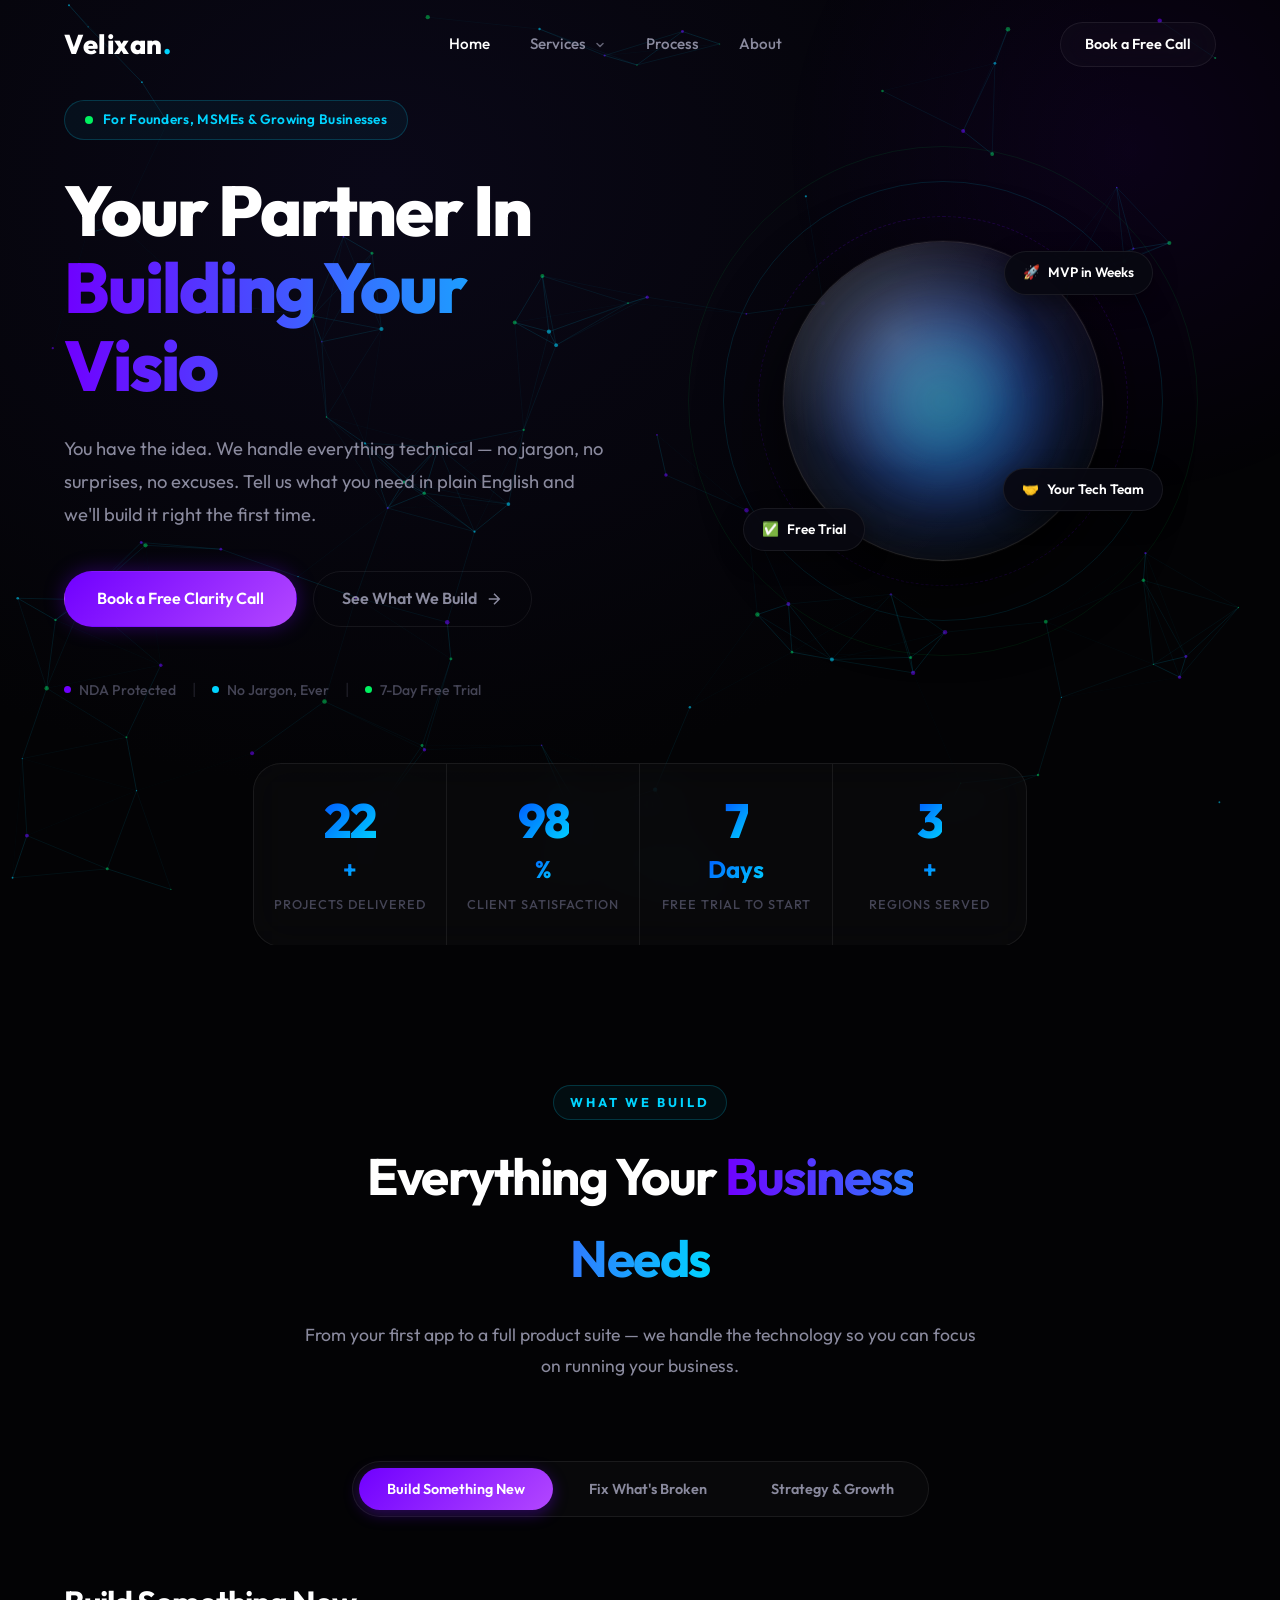
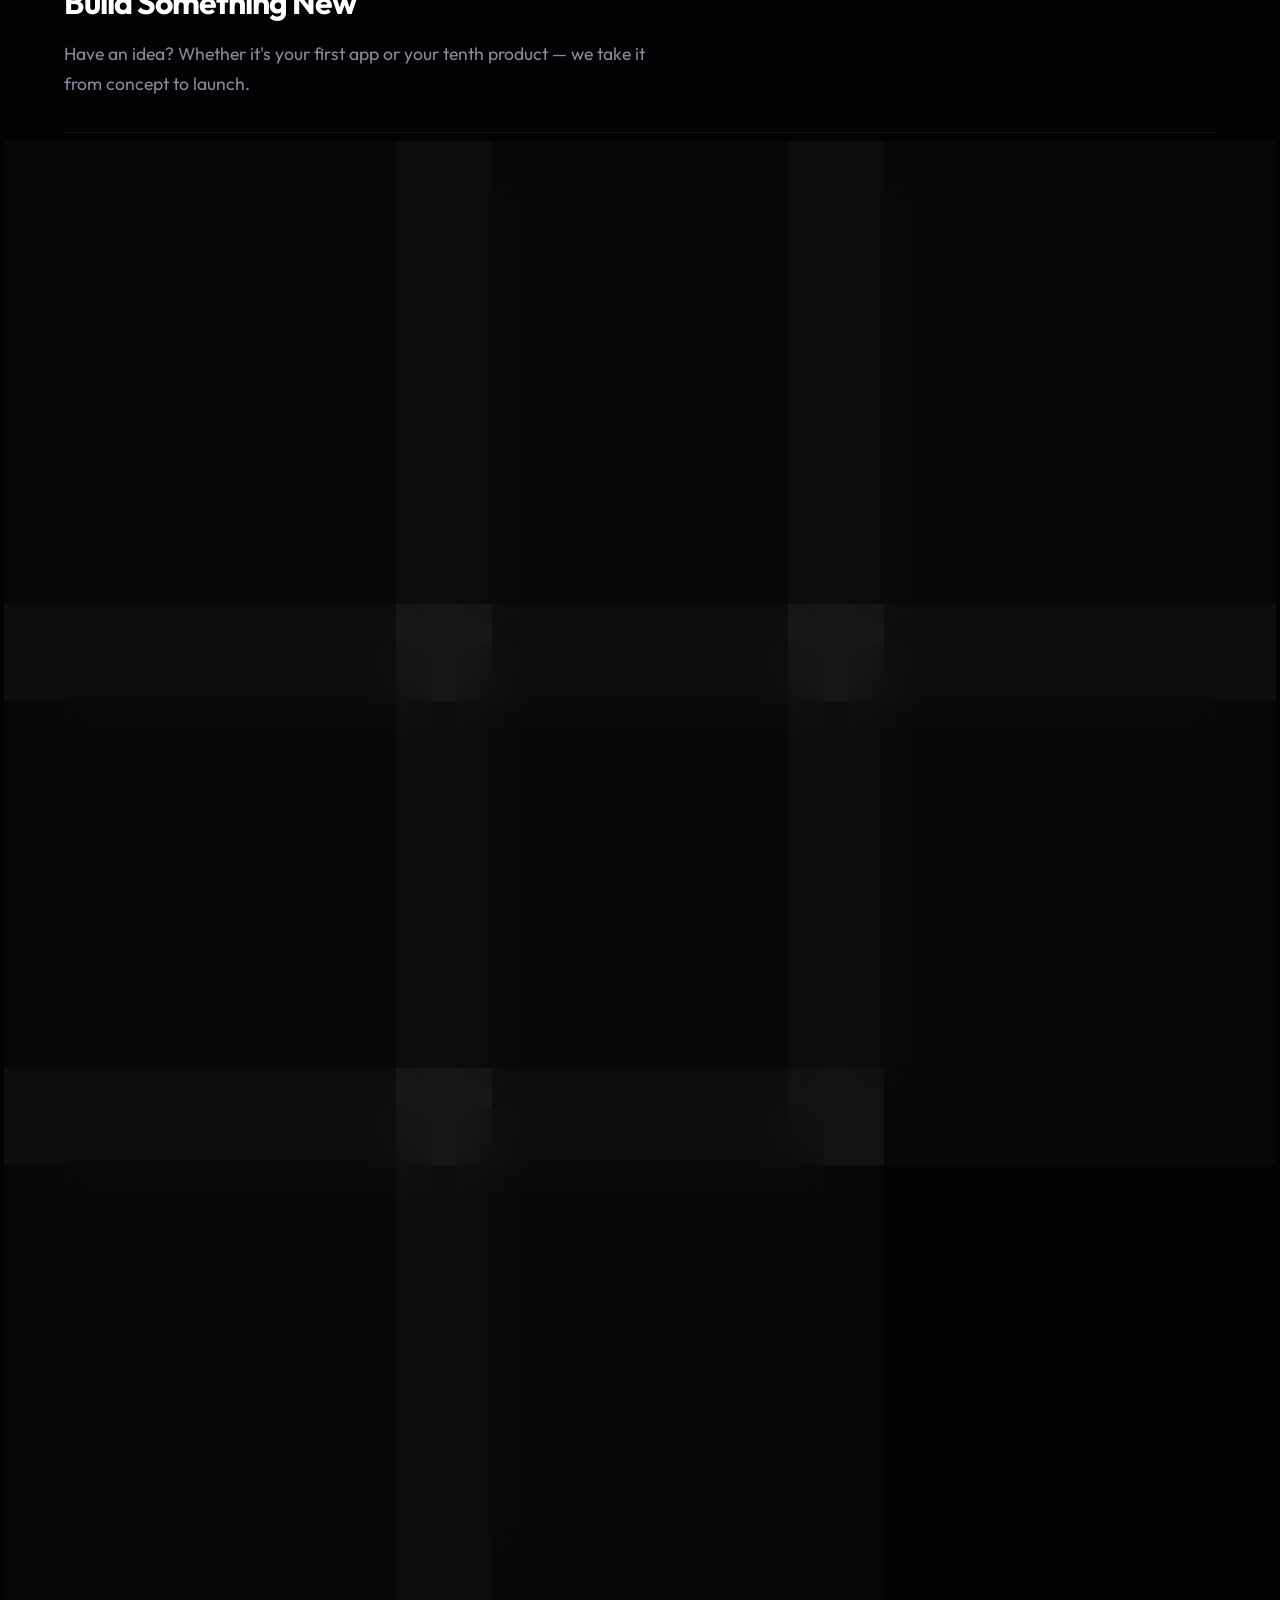
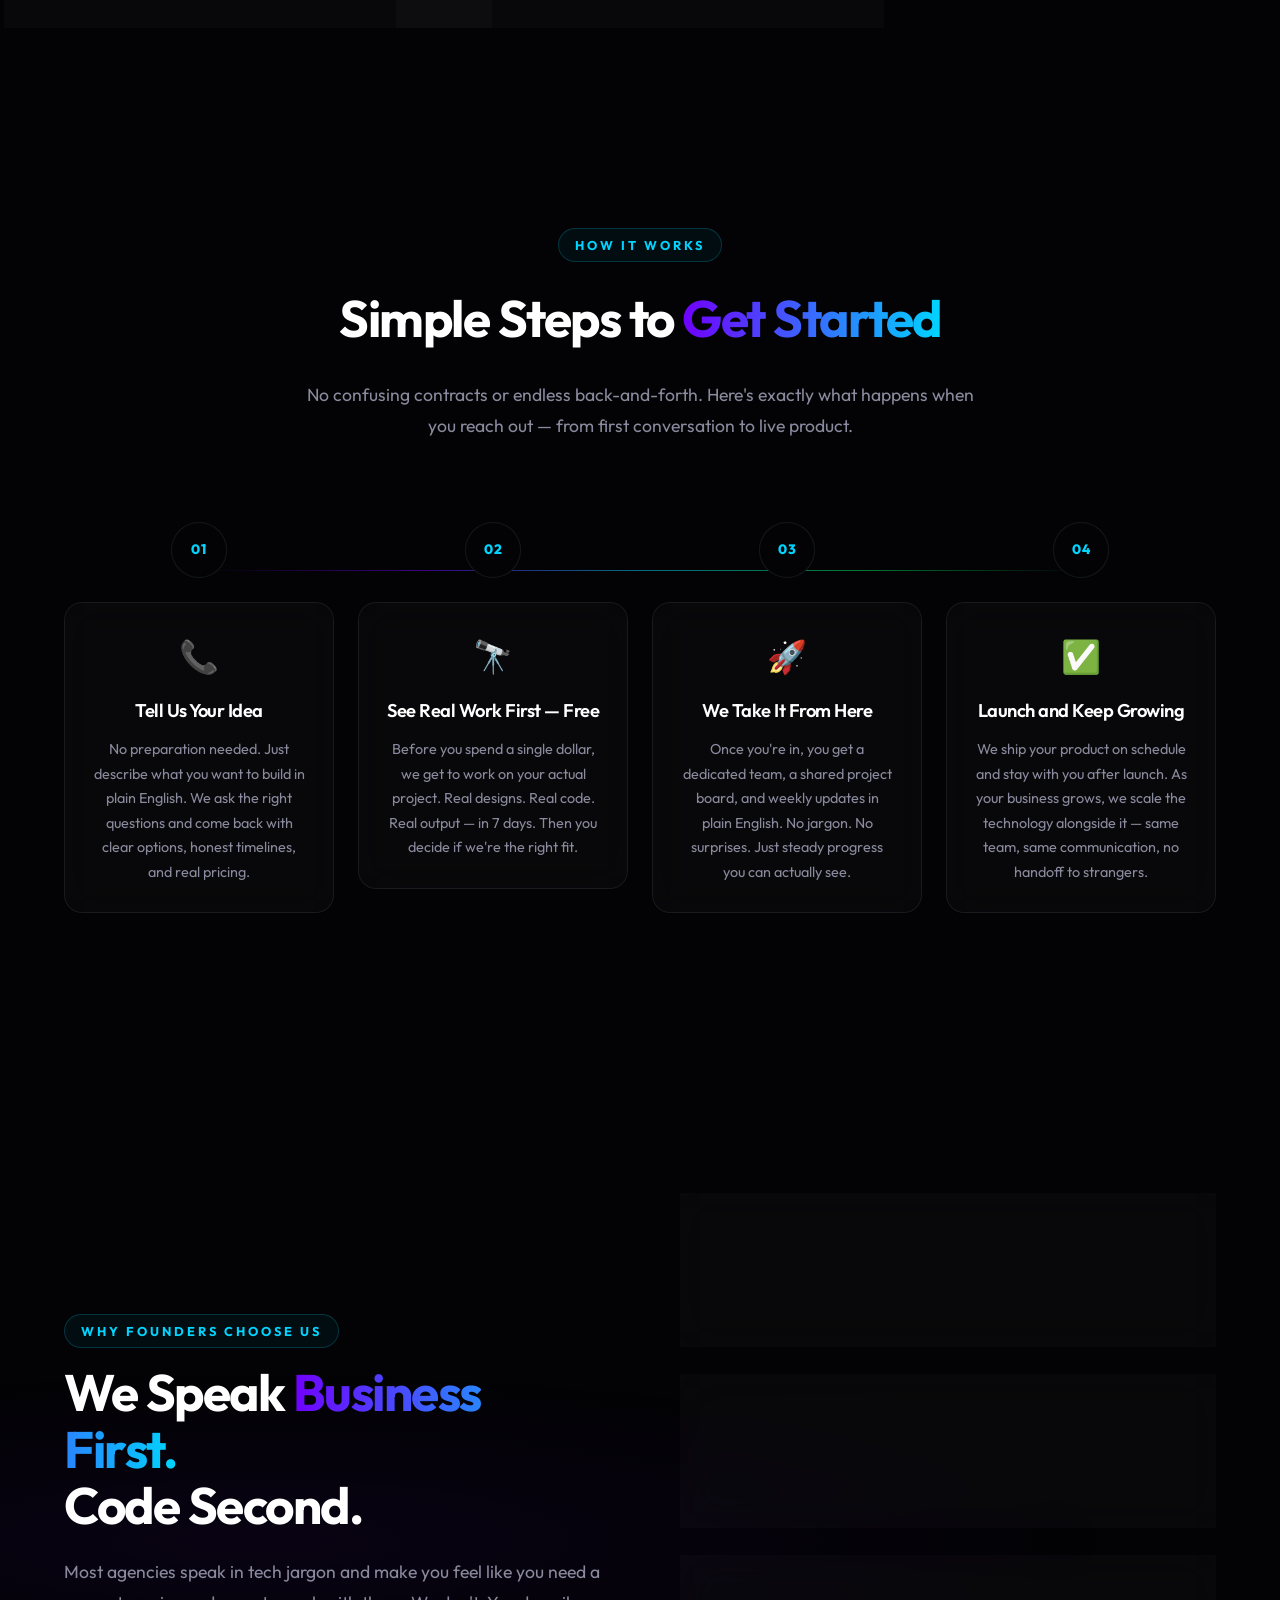
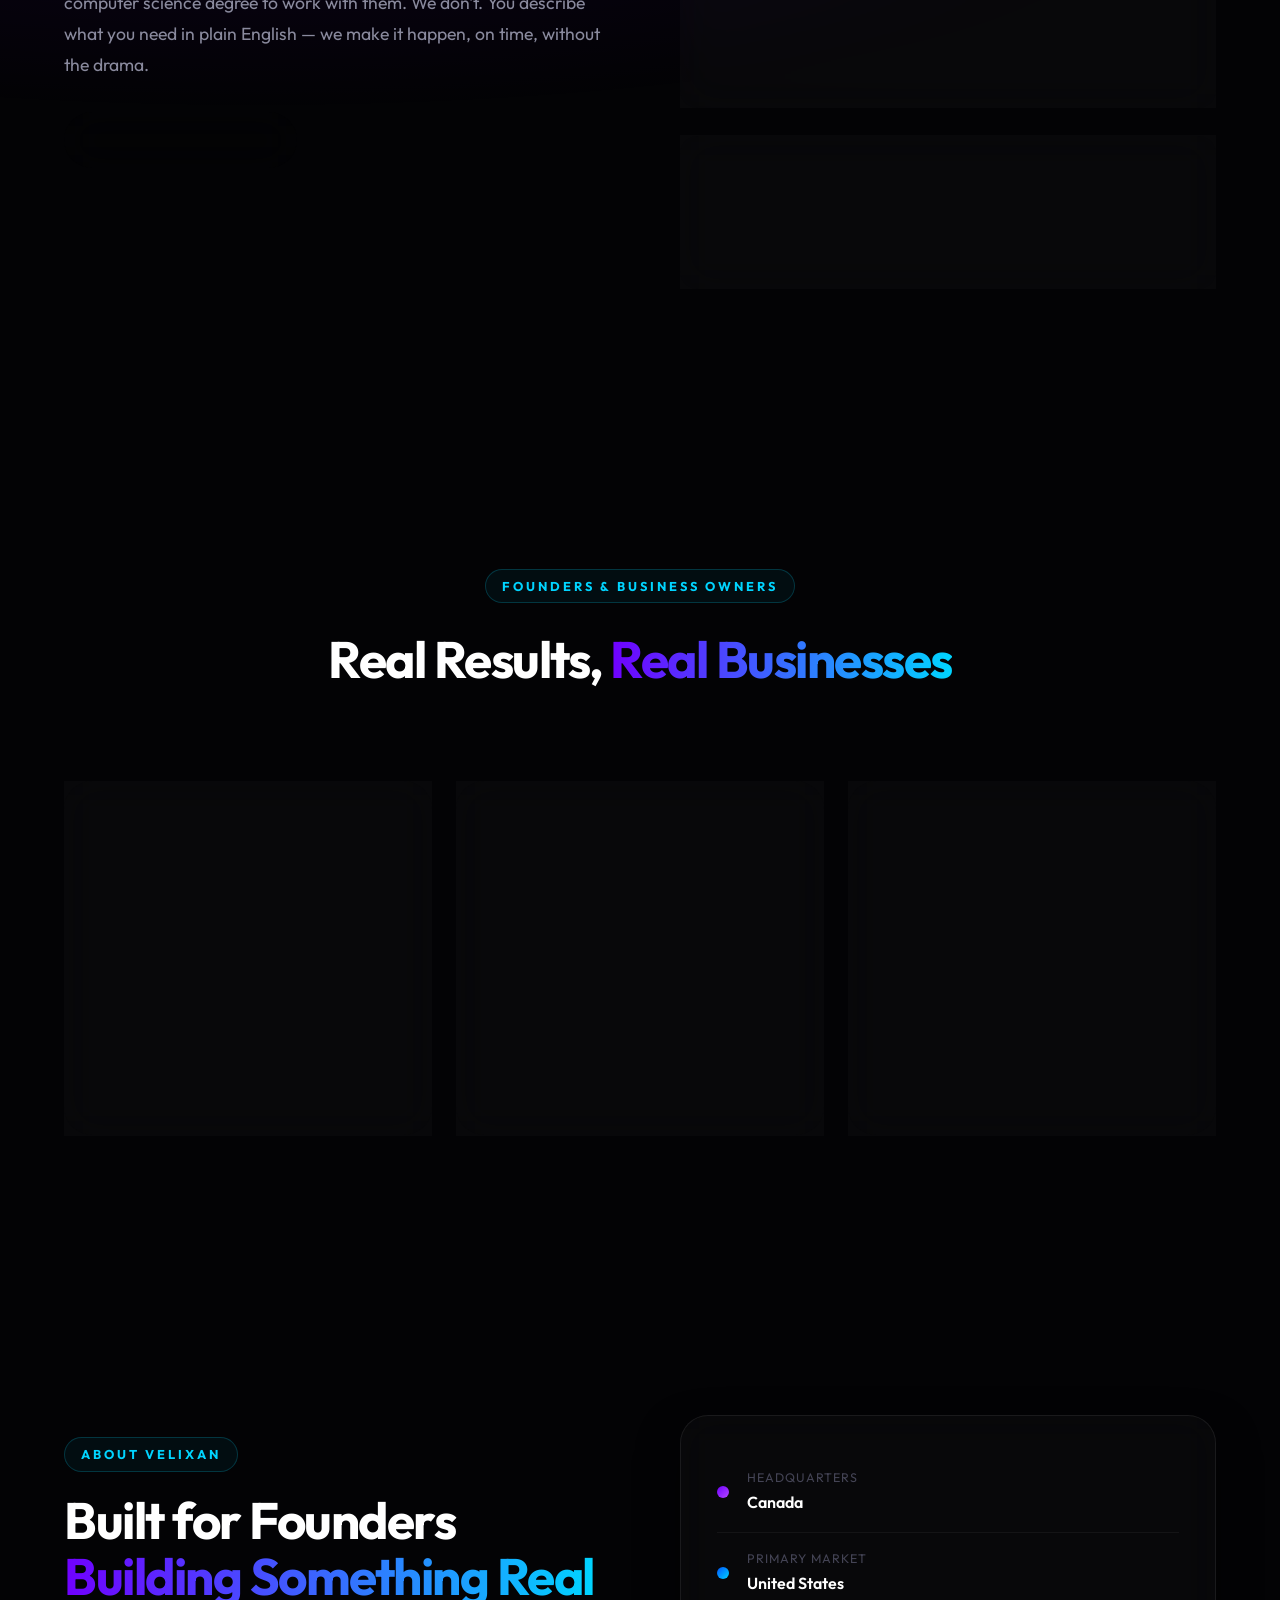
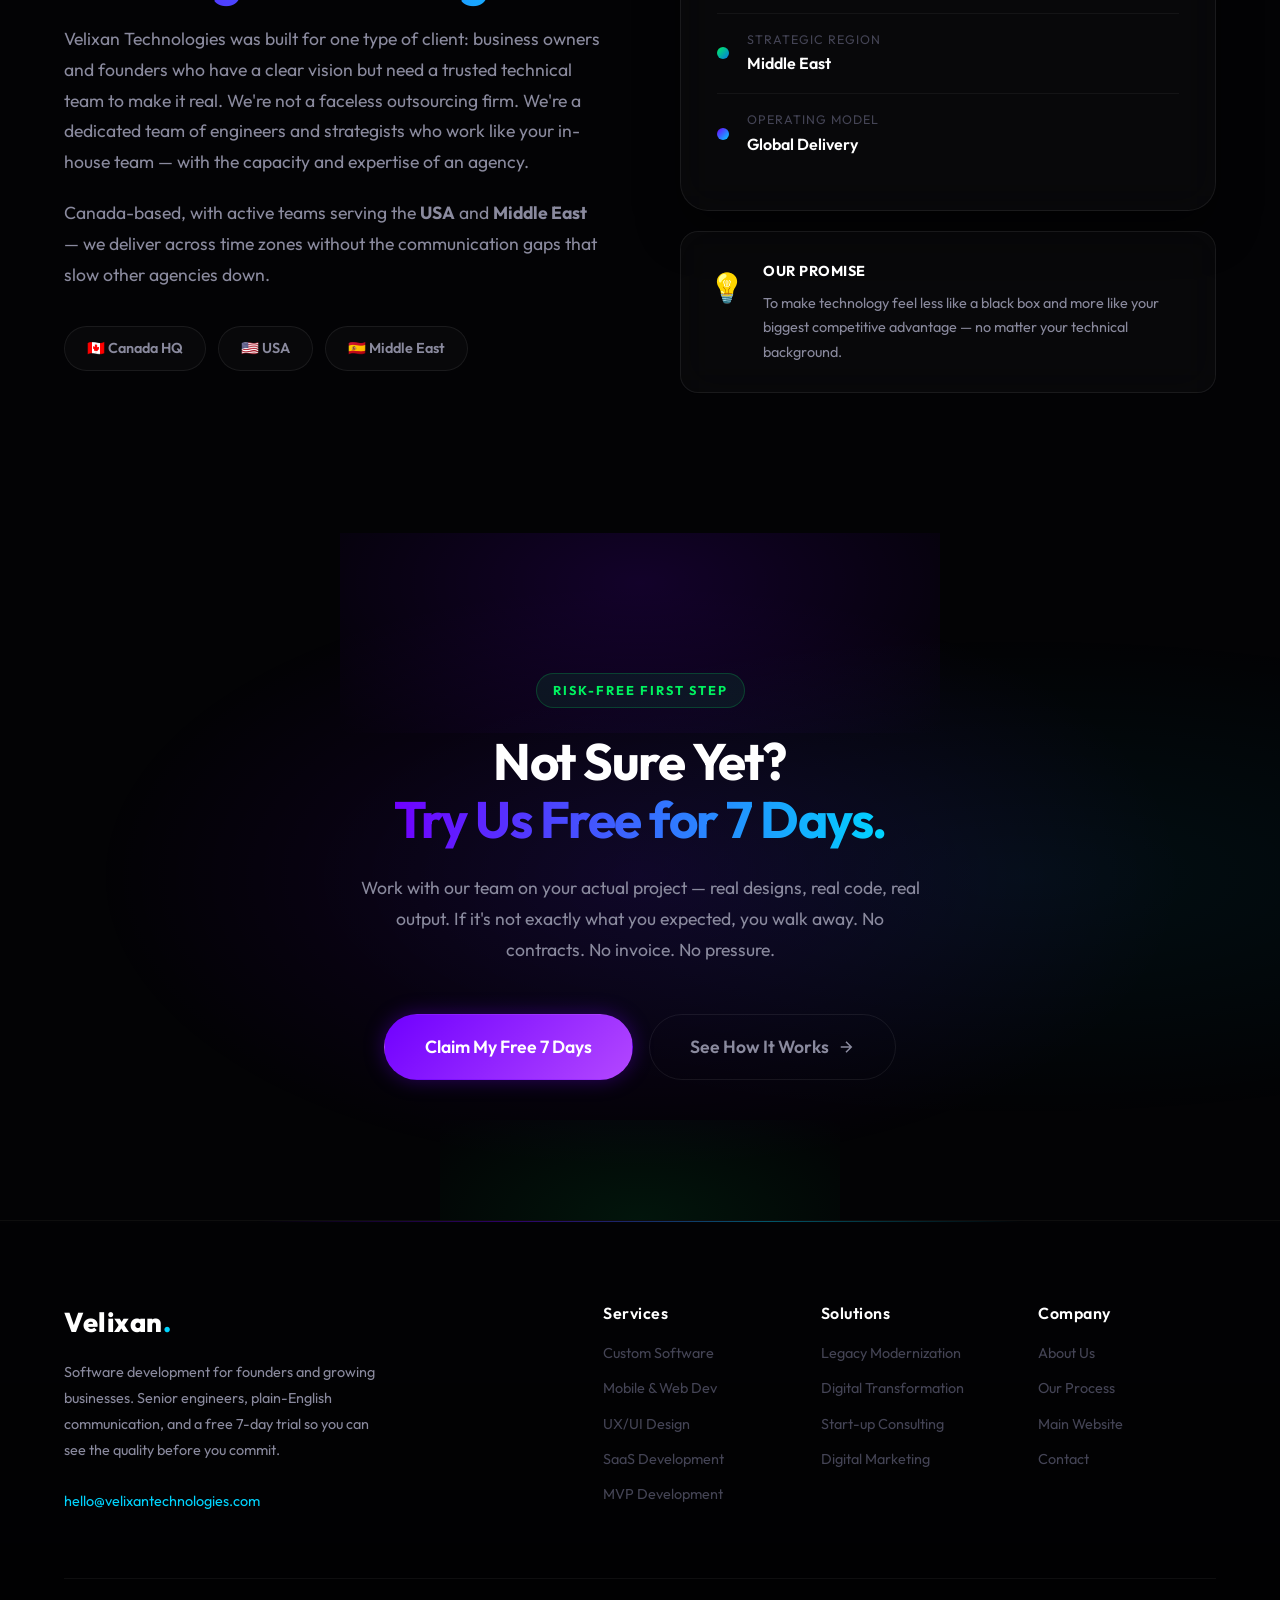
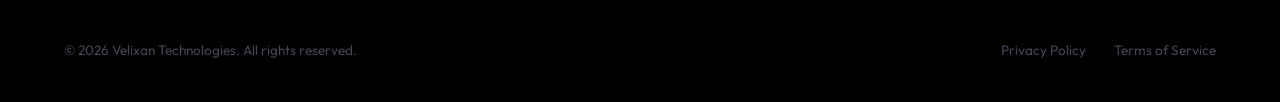
==== commit 770b5ee8: "Optimize local dev, fix stats bar grid dividers, add contact modal form, legal subpages, and SEO fil" ====
--- a/Website/index.html
+++ b/Website/index.html
@@ -19,7 +19,7 @@
     <meta name="twitter:image" content="https://velixantechnologies.com/og-image.png">
     <!-- Theme & Favicon -->
     <meta name="theme-color" content="#7000ff">
-    <link rel="icon" href="data:image/svg+xml,<svg xmlns='http://www.w3.org/2000/svg' viewBox='0 0 100 100'><text y='.9em' font-size='90'>⚡</text></svg>">
+    <link rel="icon" type="image/svg+xml" href="favicon.svg">
     <link rel="stylesheet" href="styles.css">
     <link rel="preconnect" href="https://fonts.googleapis.com">
     <link rel="preconnect" href="https://fonts.gstatic.com" crossorigin>
@@ -51,8 +51,8 @@
                 <li><a href="#process" class="nav-link">Process</a></li>
                 <li><a href="#about" class="nav-link">About</a></li>
             </ul>
-            <a href="mailto:hello@velixantechnologies.com" class="btn-primary nav-cta">Book a Free Call</a>
-            <button class="hamburger" id="hamburger" aria-label="Menu">
+            <a href="#contact-modal" class="btn-primary nav-cta trigger-modal">Book a Free Call</a>
+            <button class="hamburger" id="hamburger" aria-label="Menu" aria-expanded="false" aria-haspopup="true">
                 <span></span><span></span><span></span>
             </button>
         </div>
@@ -72,7 +72,7 @@
                 </h1>
                 <p class="hero-sub">You have the idea. We handle everything technical — no jargon, no surprises, no excuses. Tell us what you need in plain English and we'll build it right the first time.</p>
                 <div class="hero-buttons">
-                    <a href="mailto:hello@velixantechnologies.com" class="btn-primary btn-glow">Book a Free Clarity Call</a>
+                    <a href="#contact-modal" class="btn-primary btn-glow trigger-modal">Book a Free Clarity Call</a>
                     <a href="#services" class="btn-ghost">
                         <span class="btn-ghost-inner">See What We Build</span>
                         <svg width="18" height="18" viewBox="0 0 24 24" fill="none" stroke="currentColor" stroke-width="2"><path d="M5 12h14M12 5l7 7-7 7"/></svg>
@@ -124,23 +124,20 @@
         <div class="container stats-marquee-bar">
             <div class="stats-bar">
                 <div class="stat-item">
-                    <div class="stat-number" data-target="150">0</div>
+                    <div class="stat-number" data-target="22">0</div>
                     <div class="stat-unit">+</div>
                     <div class="stat-label">Projects Delivered</div>
                 </div>
-                <div class="stat-divider"></div>
                 <div class="stat-item">
                     <div class="stat-number" data-target="98">0</div>
                     <div class="stat-unit">%</div>
                     <div class="stat-label">Client Satisfaction</div>
                 </div>
-                <div class="stat-divider"></div>
                 <div class="stat-item">
                     <div class="stat-number" data-target="7">0</div>
                     <div class="stat-unit"> Days</div>
                     <div class="stat-label">Free Trial to Start</div>
                 </div>
-                <div class="stat-divider"></div>
                 <div class="stat-item">
                     <div class="stat-number" data-target="3">0</div>
                     <div class="stat-unit">+</div>
@@ -160,14 +157,14 @@
             </div>
 
             <!-- Service Tab Navigation -->
-            <div class="service-tabs reveal-up">
-                <button class="tab-btn active" data-tab="dev-design">Build Something New</button>
-                <button class="tab-btn" data-tab="modernization">Fix What's Broken</button>
-                <button class="tab-btn" data-tab="consulting">Strategy &amp; Growth</button>
+            <div class="service-tabs reveal-up" role="tablist" aria-label="Our Services">
+                <button class="tab-btn active" id="tab-dev-design" role="tab" aria-selected="true" aria-controls="dev-design" data-tab="dev-design">Build Something New</button>
+                <button class="tab-btn" id="tab-modernization" role="tab" aria-selected="false" aria-controls="modernization" data-tab="modernization">Fix What's Broken</button>
+                <button class="tab-btn" id="tab-consulting" role="tab" aria-selected="false" aria-controls="consulting" data-tab="consulting">Strategy &amp; Growth</button>
             </div>
 
             <!-- Category 1: Development & Design -->
-            <div id="dev-design" class="service-category tab-content active">
+            <div id="dev-design" class="service-category tab-content active" role="tabpanel" aria-labelledby="tab-dev-design">
                 <div class="service-category-header">
                     <h3>Build Something New</h3>
                     <p>Have an idea? Whether it's your first app or your tenth product — we take it from concept to launch.</p>
@@ -243,7 +240,7 @@
             </div>
 
             <!-- Category 2: Solution Modernization -->
-            <div id="modernization" class="service-category tab-content">
+            <div id="modernization" class="service-category tab-content" role="tabpanel" aria-labelledby="tab-modernization">
                 <div class="service-category-header">
                     <h3>Fix What's Broken</h3>
                     <p>Your existing software doesn't have to slow you down. We modernize what you have — without starting from scratch and without losing your data.</p>
@@ -265,11 +262,27 @@
                         <p>If your team copies data between spreadsheets, chases approvals over email, or does anything manually that software could handle — we fix that. End to end. So your team focuses on real work.</p>
                         <div class="card-tags"><span>Process Automation</span><span>Saves Hours Daily</span><span>AI-Powered</span></div>
                     </div>
+                    <div class="glass-card tilt-card featured-card">
+                        <div class="card-glow"></div>
+                        <div class="card-accent"></div>
+                        <div class="card-icon gradient-blue">&#9729;&#65039;</div>
+                        <h3>Cloud Migration &amp; Optimization</h3>
+                        <p>Is your infrastructure slow, insecure, or costing a fortune? We transition your legacy apps to secure, modern cloud platforms (AWS, Google Cloud) and optimize your host setup for cost efficiency.</p>
+                        <div class="card-tags"><span>AWS &amp; GCP</span><span>Saves Server Costs</span><span>Highly Secure</span></div>
+                    </div>
+                    <div class="glass-card tilt-card featured-card">
+                        <div class="card-glow"></div>
+                        <div class="card-accent"></div>
+                        <div class="card-icon gradient-purple">&#128279;</div>
+                        <h3>API &amp; Database Integration</h3>
+                        <p>Connect your software silos. We build custom APIs and sync databases so your billing, customer list, and CRM work together automatically, eliminating error-prone double entry.</p>
+                        <div class="card-tags"><span>Data Syncing</span><span>Custom APIs</span><span>Zero Latency</span></div>
+                    </div>
                 </div>
             </div>
 
             <!-- Category 3: Consulting & Strategy -->
-            <div id="consulting" class="service-category tab-content">
+            <div id="consulting" class="service-category tab-content" role="tabpanel" aria-labelledby="tab-consulting">
                 <div class="service-category-header">
                     <h3>Strategy &amp; Growth</h3>
                     <p>Not sure where to start or what to build? We'll help you figure it out — then help you execute it.</p>
@@ -290,6 +303,22 @@
                         <h3>More Clients, Less Guesswork</h3>
                         <p>Once your product is live, you need people to find it. We run SEO and performance campaigns built specifically for software-driven businesses — focused on leads that actually convert, not vanity metrics.</p>
                         <div class="card-tags"><span>SEO</span><span>Lead Generation</span><span>Conversion-Focused</span></div>
+                    </div>
+                    <div class="glass-card tilt-card featured-card">
+                        <div class="card-glow"></div>
+                        <div class="card-accent"></div>
+                        <div class="card-icon gradient-green">&#128161;</div>
+                        <h3>Fractional CTO &amp; Advisory</h3>
+                        <p>Get senior technical leadership without the cost of a full-time executive salary. Receive part-time advisory for tech stack selections, system architecture decisions, and vetting hires.</p>
+                        <div class="card-tags"><span>Tech Strategy</span><span>Cost-Effective</span><span>Senior Advisory</span></div>
+                    </div>
+                    <div class="glass-card tilt-card featured-card">
+                        <div class="card-glow"></div>
+                        <div class="card-accent"></div>
+                        <div class="card-icon gradient-purple">&#129504;</div>
+                        <h3>AI &amp; Automation Audit</h3>
+                        <p>We review your business operations to find where AI agents, LLMs, and modern workflow automations can save you time, cut costs, and double your team's operational output.</p>
+                        <div class="card-tags"><span>AI Roadmap</span><span>Process Audit</span><span>High ROI</span></div>
                     </div>
                 </div>
             </div>
@@ -350,7 +379,7 @@
                     <div class="section-eyebrow">Why Founders Choose Us</div>
                     <h2>We Speak <span class="gradient-text">Business First.</span><br>Code Second.</h2>
                     <p>Most agencies speak in tech jargon and make you feel like you need a computer science degree to work with them. We don't. You describe what you need in plain English — we make it happen, on time, without the drama.</p>
-                    <a href="mailto:hello@velixantechnologies.com" class="btn-primary btn-glow" style="margin-top: 32px; display: inline-flex;">
+                    <a href="#contact-modal" class="btn-primary btn-glow trigger-modal" style="margin-top: 32px; display: inline-flex;">
                         Book a Free Clarity Call
                     </a>
                 </div>
@@ -503,7 +532,7 @@
             <h2>Not Sure Yet?<br><span class="gradient-text">Try Us Free for 7 Days.</span></h2>
             <p>Work with our team on your actual project — real designs, real code, real output. If it's not exactly what you expected, you walk away. No contracts. No invoice. No pressure.</p>
             <div class="cta-buttons">
-                <a href="mailto:hello@velixantechnologies.com" class="btn-primary btn-glow btn-large">Claim My Free 7 Days</a>
+                <a href="#contact-modal" class="btn-primary btn-glow btn-large trigger-modal">Claim My Free 7 Days</a>
                 <a href="#process" class="btn-ghost btn-large">
                     <span class="btn-ghost-inner">See How It Works</span>
                     <svg width="18" height="18" viewBox="0 0 24 24" fill="none" stroke="currentColor" stroke-width="2"><path d="M5 12h14M12 5l7 7-7 7"/></svg>
@@ -552,12 +581,58 @@
             <div class="footer-bottom">
                 <p>&copy; 2026 Velixan Technologies. All rights reserved.</p>
                 <div class="footer-bottom-links">
-                    <a href="#">Privacy Policy</a>
-                    <a href="#">Terms of Service</a>
+                    <a href="privacy.html">Privacy Policy</a>
+                    <a href="terms.html">Terms of Service</a>
                 </div>
             </div>
         </div>
     </footer>
+
+    <!-- Contact Modal -->
+    <div id="contact-modal" class="modal" role="dialog" aria-modal="true" aria-labelledby="modal-title" aria-hidden="true">
+        <div class="modal-backdrop"></div>
+        <div class="modal-container glass-card">
+            <button class="modal-close" id="modal-close" aria-label="Close modal">&times;</button>
+            <div class="modal-content">
+                <h3 id="modal-title">Start a Project with <span class="gradient-text">Velixan</span></h3>
+                <p class="modal-subtitle">Tell us about your vision. We'll get back to you within 24 hours.</p>
+                
+                <form id="contact-form">
+                    <div class="form-group">
+                        <label for="form-name">Name</label>
+                        <input type="text" id="form-name" placeholder="John Doe" required>
+                    </div>
+                    <div class="form-group">
+                        <label for="form-email">Work Email</label>
+                        <input type="email" id="form-email" placeholder="john@company.com" required>
+                    </div>
+                    <div class="form-group">
+                        <label for="form-budget">Project Budget (Optional)</label>
+                        <select id="form-budget">
+                            <option value="" disabled selected>Select a range...</option>
+                            <option value="under-5k">Under $5,000</option>
+                            <option value="5k-20k">$5,000 - $20,000</option>
+                            <option value="20k-50k">$20,000 - $50,000</option>
+                            <option value="50k-plus">$50,000+</option>
+                        </select>
+                    </div>
+                    <div class="form-group">
+                        <label for="form-message">Describe what you want to build</label>
+                        <textarea id="form-message" rows="4" placeholder="I need a custom SaaS app with automated workflows..." required></textarea>
+                    </div>
+                    <button type="submit" class="btn-primary btn-glow btn-submit">Submit Request</button>
+                </form>
+                
+                <!-- Success State -->
+                <div id="form-success" class="form-success-state" style="display: none;">
+                    <div class="success-icon">&#9989;</div>
+                    <h4>Request Received!</h4>
+                    <p>Thank you for reaching out. A senior engineer will review your project description and contact you via email shortly.</p>
+                    <button type="button" class="btn-primary btn-success-close">Close</button>
+                </div>
+            </div>
+        </div>
+    </div>
 
     <script src="script.js"></script>
 </body>
--- a/Website/styles.css
+++ b/Website/styles.css
@@ -55,6 +55,10 @@
     overflow-x: hidden;
     line-height: 1.6;
     -webkit-font-smoothing: antialiased;
+}
+
+body.scroll-lock {
+    overflow: hidden;
 }
 
 a {
@@ -83,6 +87,20 @@
     z-index: -1;
     pointer-events: none;
     background: radial-gradient(ellipse at 30% 20%, #0a0818 0%, #030305 60%);
+}
+
+@media (max-width: 767px) {
+    #live-canvas {
+        background: linear-gradient(-45deg, #0a0818, #110d29, #05040a, #0d0922);
+        background-size: 400% 400%;
+        animation: mobileBgAnim 15s ease infinite;
+    }
+}
+
+@keyframes mobileBgAnim {
+    0% { background-position: 0% 50%; }
+    50% { background-position: 100% 50%; }
+    100% { background-position: 0% 50%; }
 }
 
 /* ===========================
@@ -767,10 +785,8 @@
     text-align: center;
 }
 
-.stat-divider {
-    width: 1px;
-    background: var(--glass-border);
-    align-self: stretch;
+.stats-bar .stat-item:not(:last-child) {
+    border-right: 1px solid var(--glass-border);
 }
 
 /* ===========================
@@ -1576,7 +1592,20 @@
         grid-template-columns: repeat(2, 1fr);
     }
 
-    .stat-divider:nth-child(4) { display: none; }
+    .stats-bar .stat-item {
+        border-right: none;
+        border-bottom: none;
+    }
+
+    /* 2x2 grid dividers: odd items (left column) have right border */
+    .stats-bar .stat-item:nth-child(odd) {
+        border-right: 1px solid var(--glass-border);
+    }
+
+    /* 2x2 grid dividers: first two items (top row) have bottom border */
+    .stats-bar .stat-item:nth-child(-n+2) {
+        border-bottom: 1px solid var(--glass-border);
+    }
 
     .service-tabs {
         width: 100%;
@@ -1609,4 +1638,167 @@
         flex-direction: column;
         text-align: center;
     }
+}
+
+/* ===========================
+   CONTACT MODAL
+   =========================== */
+.modal {
+    position: fixed;
+    top: 0;
+    left: 0;
+    width: 100vw;
+    height: 100vh;
+    z-index: 1000;
+    display: flex;
+    align-items: center;
+    justify-content: center;
+    opacity: 0;
+    visibility: hidden;
+    transition: opacity 0.3s ease, visibility 0.3s ease;
+}
+
+.modal.open {
+    opacity: 1;
+    visibility: visible;
+}
+
+.modal-backdrop {
+    position: absolute;
+    top: 0;
+    left: 0;
+    width: 100%;
+    height: 100%;
+    background: rgba(3, 3, 5, 0.75);
+    backdrop-filter: blur(16px);
+    -webkit-backdrop-filter: blur(16px);
+}
+
+.modal-container {
+    width: 90%;
+    max-width: 520px;
+    background: rgba(8, 8, 17, 0.75);
+    border: 1px solid rgba(255, 255, 255, 0.08);
+    border-radius: var(--radius-lg);
+    padding: 40px;
+    position: relative;
+    z-index: 1001;
+    transform: scale(0.9);
+    transition: transform 0.3s cubic-bezier(0.34, 1.56, 0.64, 1);
+    box-shadow: 0 30px 60px rgba(0, 0, 0, 0.8), 0 0 100px rgba(112, 0, 255, 0.1);
+}
+
+.modal.open .modal-container {
+    transform: scale(1);
+}
+
+.modal-close {
+    position: absolute;
+    top: 24px;
+    right: 24px;
+    background: transparent;
+    border: none;
+    color: var(--text-secondary);
+    font-size: 32px;
+    cursor: pointer;
+    line-height: 1;
+    transition: color 0.2s ease;
+}
+
+.modal-close:hover {
+    color: var(--text-primary);
+}
+
+.modal-content h3 {
+    font-size: 1.8rem;
+    font-weight: 700;
+    margin-bottom: 8px;
+    letter-spacing: -0.5px;
+}
+
+.modal-subtitle {
+    color: var(--text-secondary);
+    font-size: 0.95rem;
+    margin-bottom: 28px;
+}
+
+.form-group {
+    margin-bottom: 20px;
+    text-align: left;
+}
+
+.form-group label {
+    display: block;
+    font-size: 0.85rem;
+    font-weight: 500;
+    color: var(--text-primary);
+    margin-bottom: 8px;
+    text-transform: uppercase;
+    letter-spacing: 1px;
+}
+
+.form-group input,
+.form-group select,
+.form-group textarea {
+    width: 100%;
+    background: rgba(255, 255, 255, 0.03);
+    border: 1px solid rgba(255, 255, 255, 0.08);
+    border-radius: var(--radius-sm);
+    color: var(--text-primary);
+    padding: 12px 16px;
+    font-family: inherit;
+    font-size: 0.95rem;
+    outline: none;
+    transition: border-color 0.2s ease, box-shadow 0.2s ease;
+}
+
+.form-group input:focus,
+.form-group select:focus,
+.form-group textarea:focus {
+    border-color: var(--color-purple-light);
+    box-shadow: 0 0 12px rgba(179, 71, 255, 0.25);
+}
+
+.form-group select option {
+    background: var(--bg-surface);
+    color: var(--text-primary);
+}
+
+.btn-submit {
+    width: 100%;
+    padding: 14px;
+    font-size: 1rem;
+    font-weight: 600;
+    cursor: pointer;
+    border: none;
+}
+
+.form-success-state {
+    text-align: center;
+    padding: 20px 0;
+}
+
+.success-icon {
+    font-size: 48px;
+    margin-bottom: 16px;
+}
+
+.form-success-state h4 {
+    font-size: 1.5rem;
+    margin-bottom: 12px;
+}
+
+.form-success-state p {
+    color: var(--text-secondary);
+    margin-bottom: 24px;
+    font-size: 0.95rem;
+}
+
+@media (max-width: 480px) {
+    .modal-container {
+        padding: 32px 20px;
+    }
+    .modal-content h3 {
+        font-size: 1.5rem;
+    }
 }
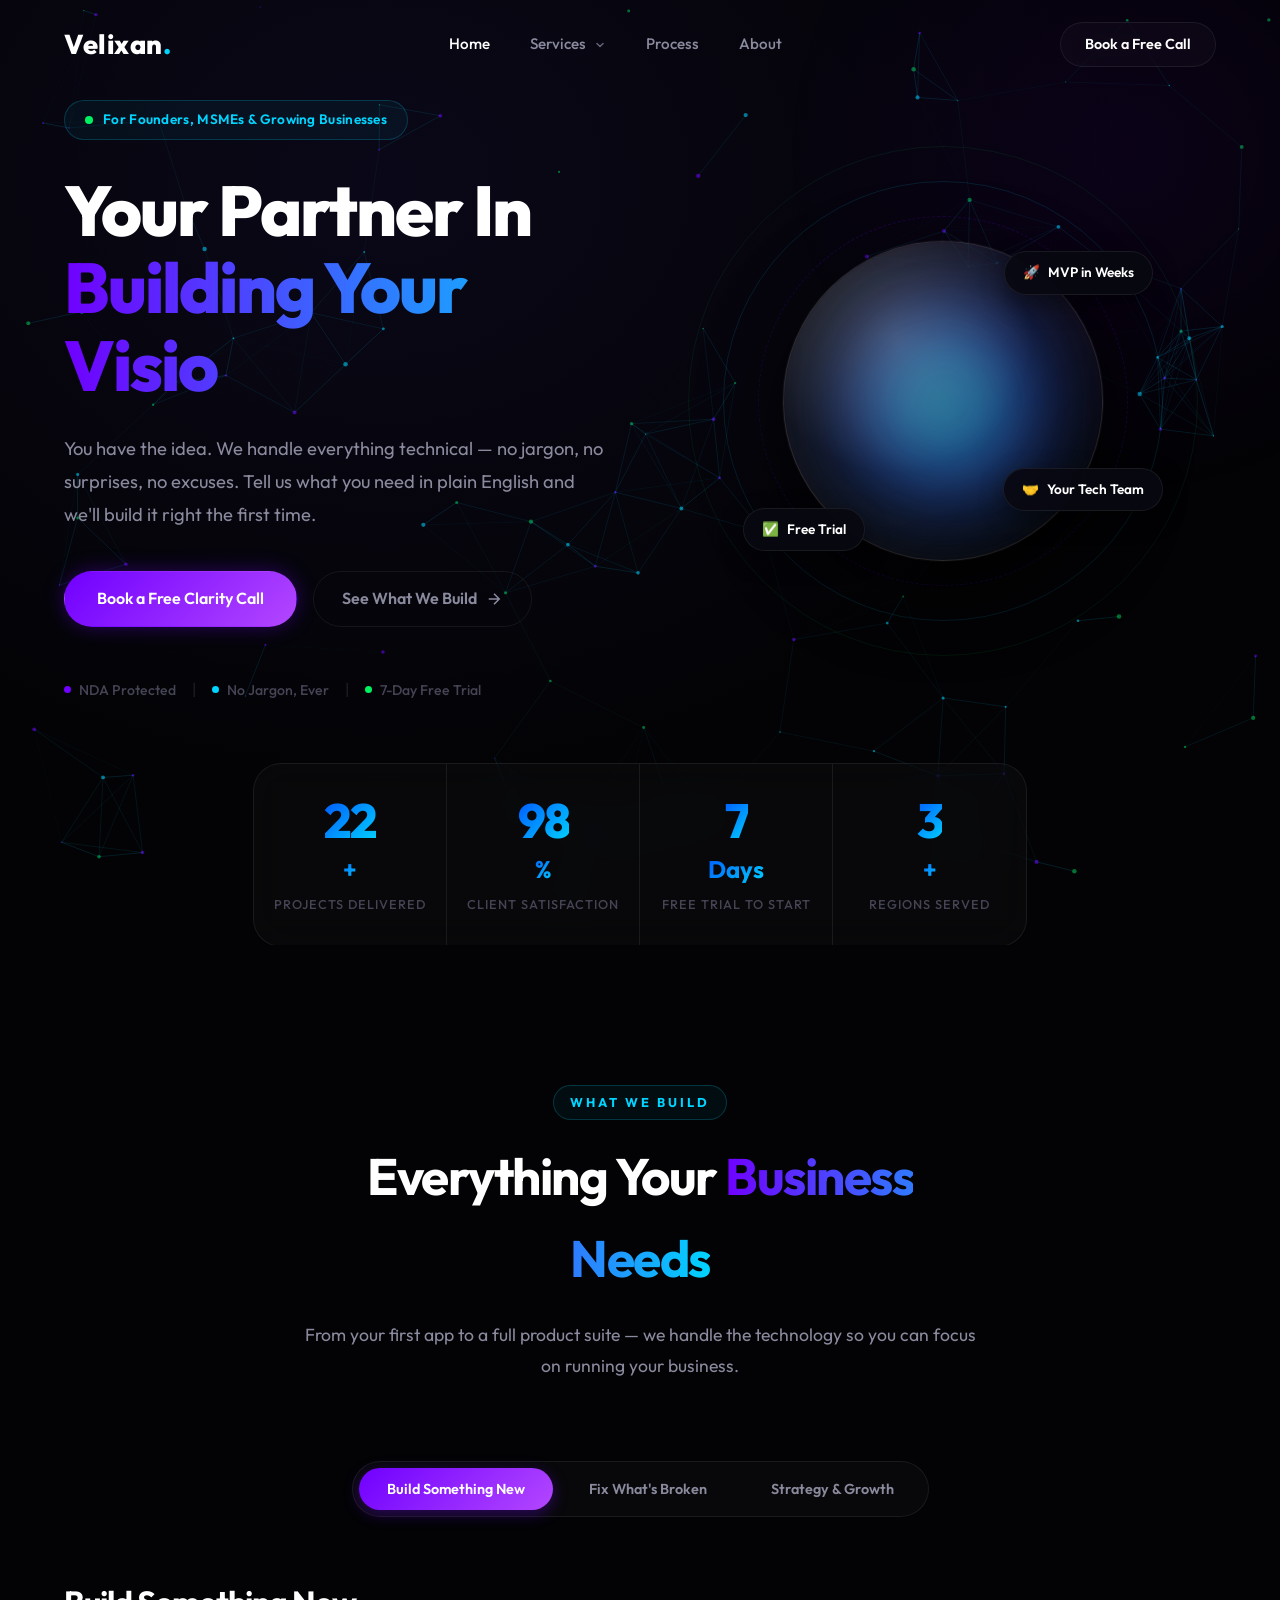
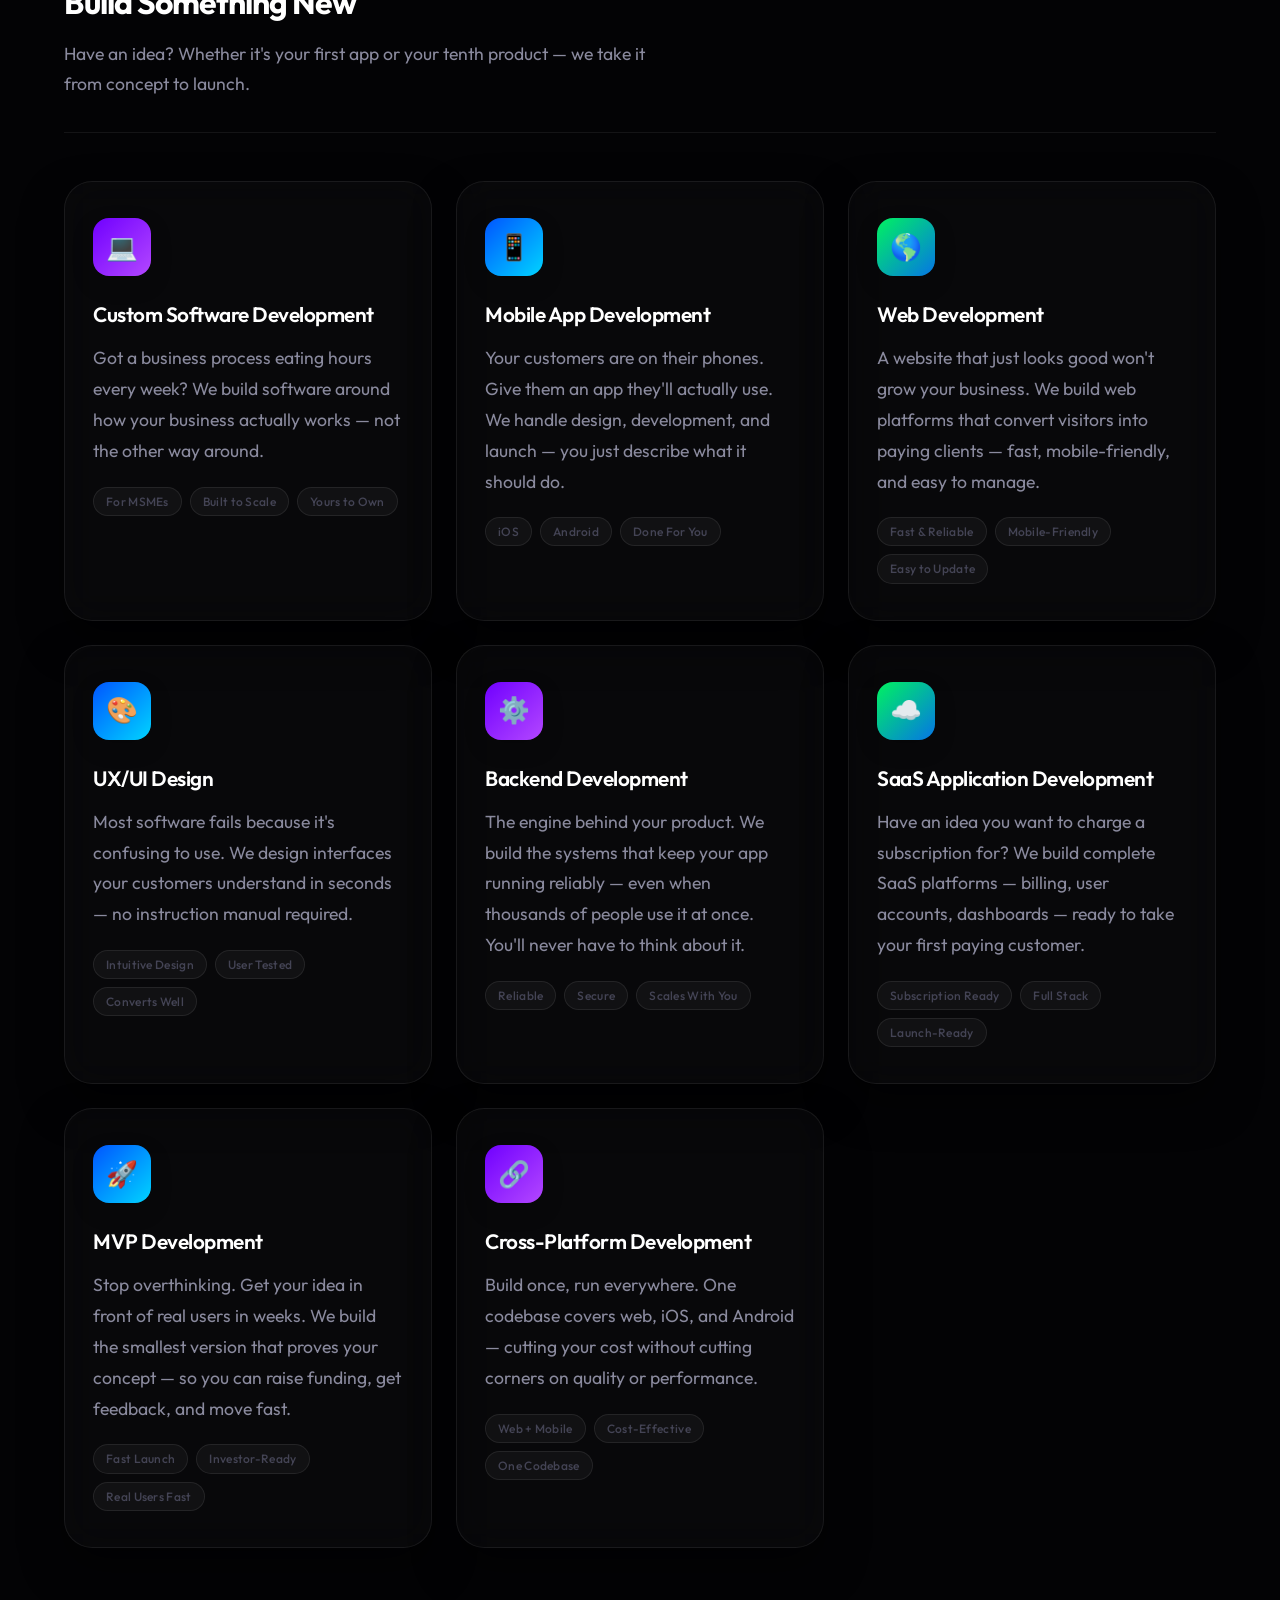
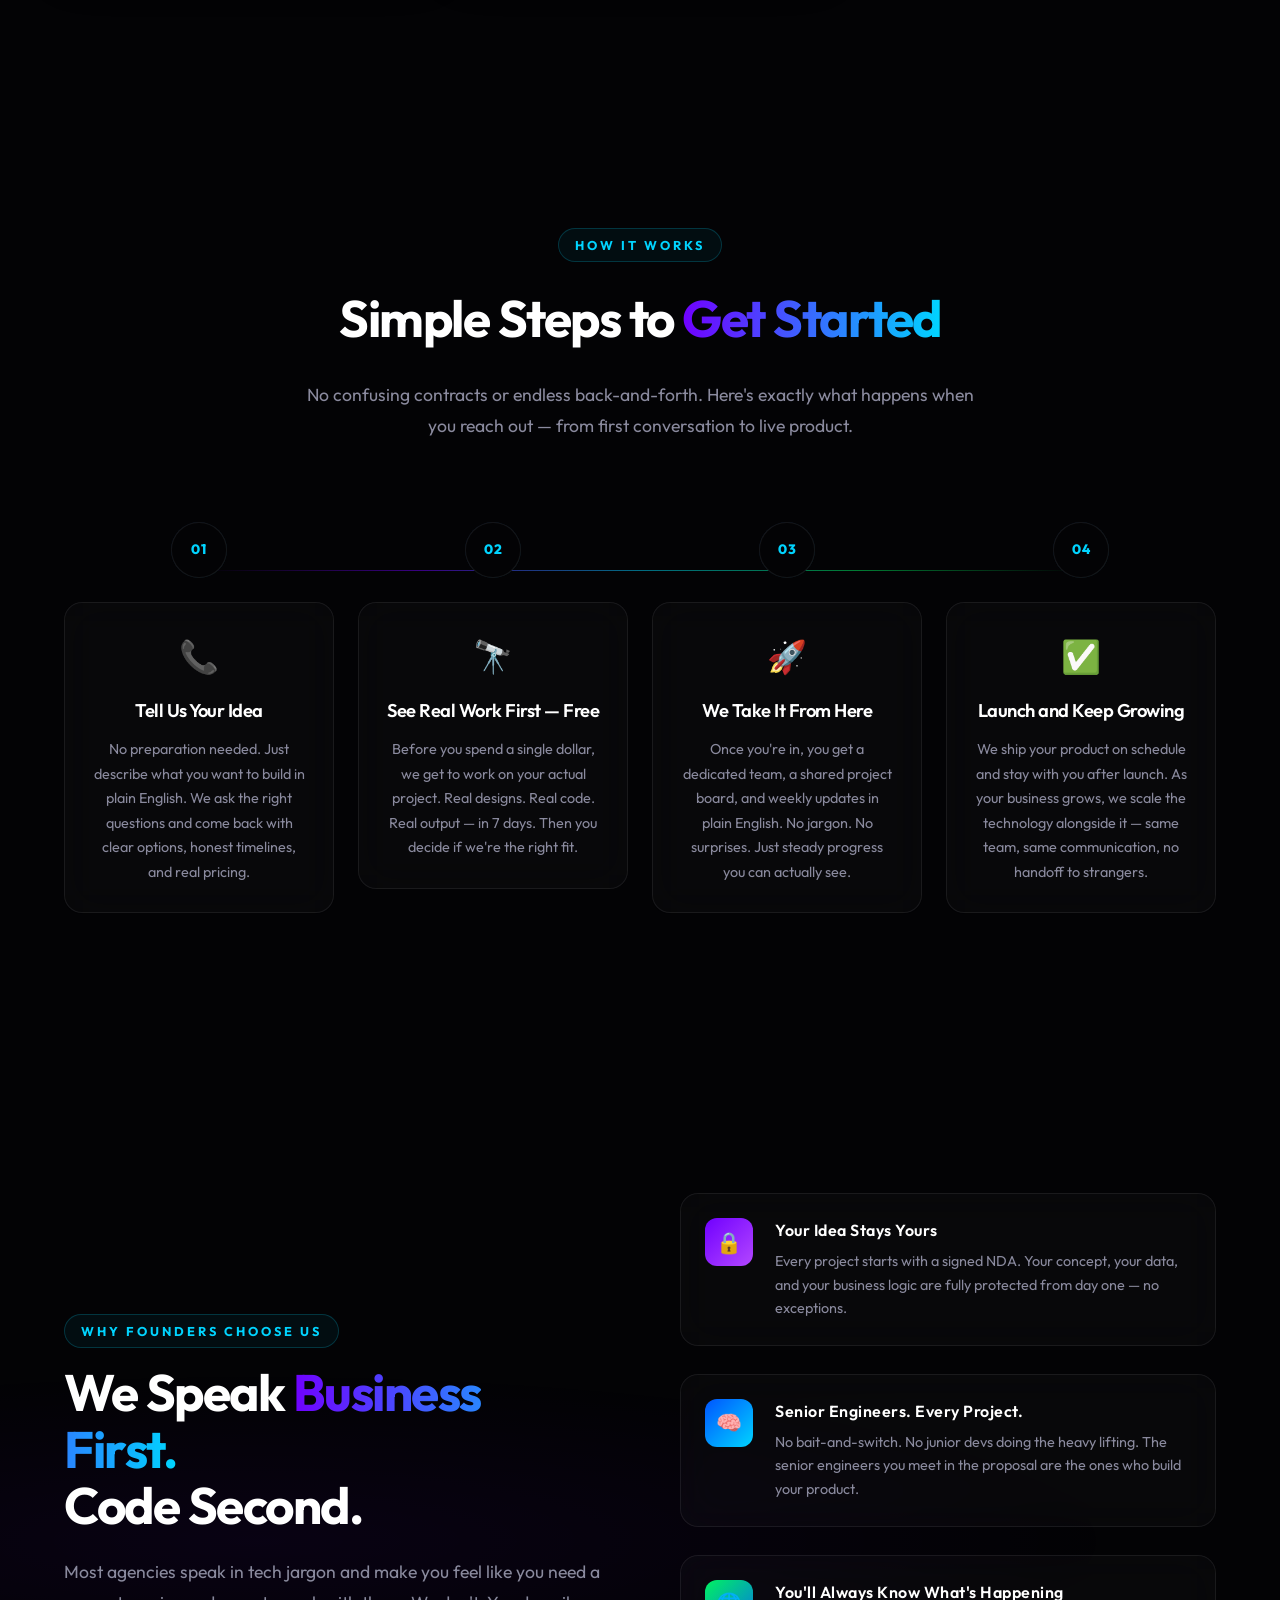
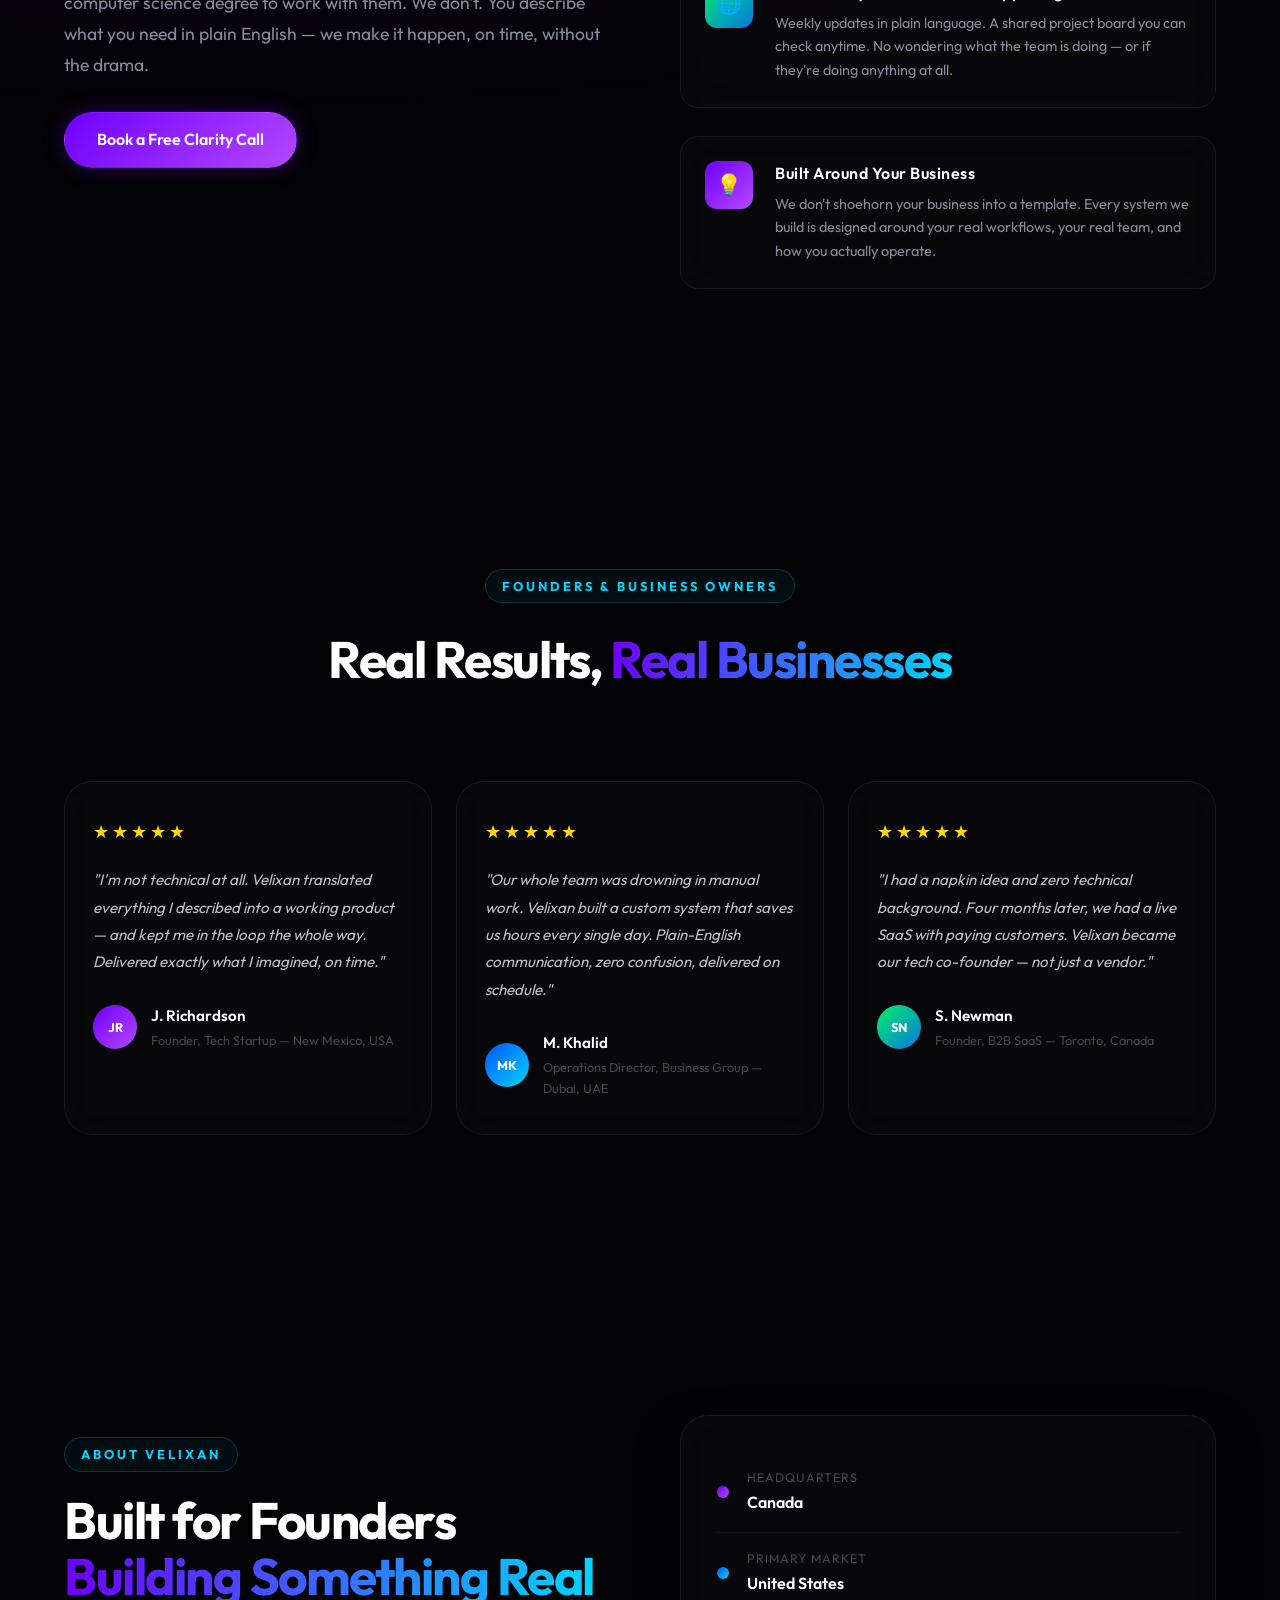
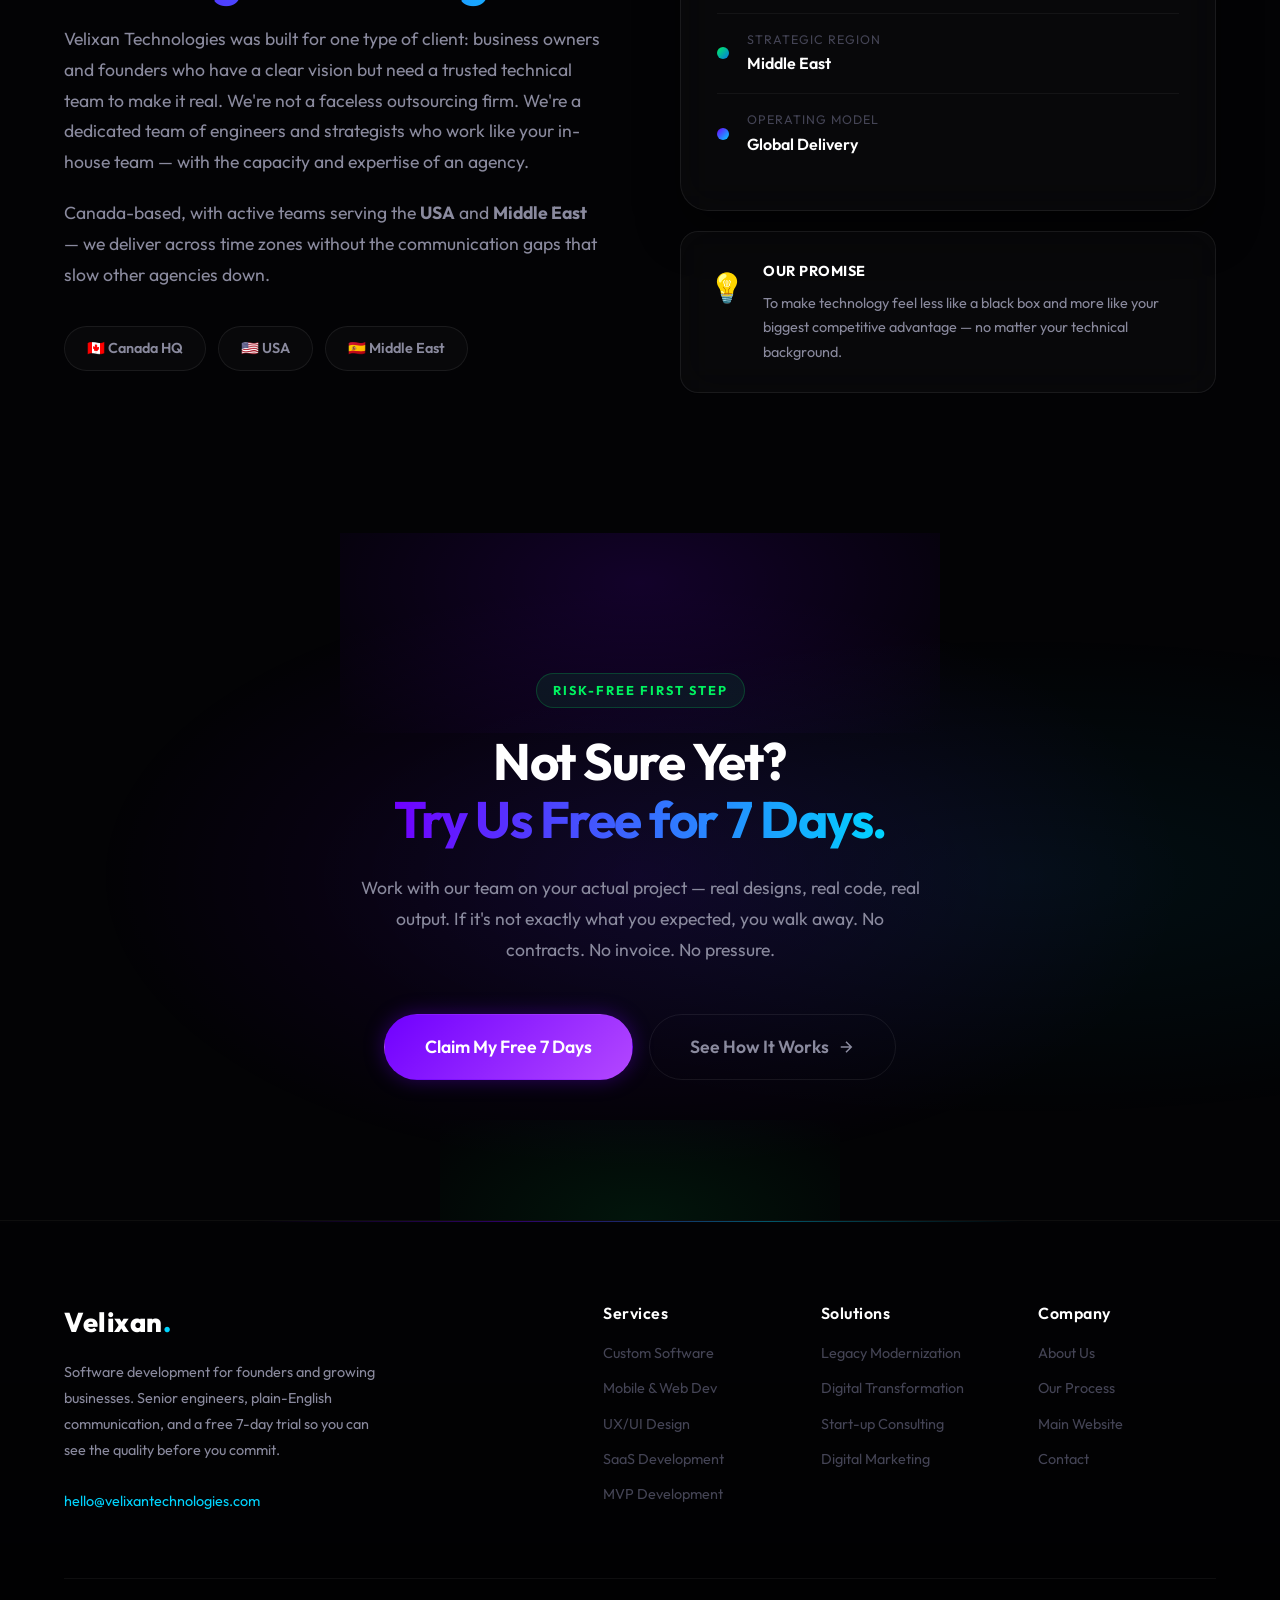
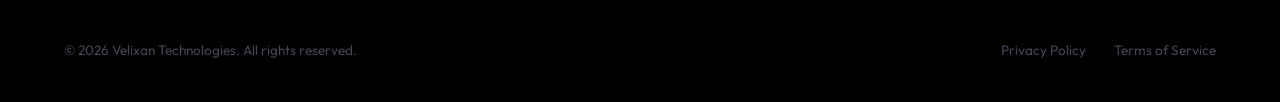
==== commit b593be5e: "Convert website to multi-page service platform with custom subpages" ====
--- a/Website/index.html
+++ b/Website/index.html
@@ -37,19 +37,20 @@
                 <span class="logo-text">Velixan</span><span class="logo-dot">.</span>
             </a>
             <ul class="nav-links" id="nav-links">
-                <li><a href="#home" class="nav-link active">Home</a></li>
+                <li><a href="index.html#home" class="nav-link active">Home</a></li>
                 <li class="dropdown">
-                    <a href="#services" class="nav-link">Services 
+                    <a href="index.html#services" class="nav-link">Services 
                         <svg class="chevron" width="12" height="12" viewBox="0 0 24 24" fill="none" stroke="currentColor" stroke-width="3" stroke-linecap="round" stroke-linejoin="round"><path d="M6 9l6 6 6-6"/></svg>
                     </a>
                     <ul class="dropdown-menu">
-                        <li><a href="#dev-design"><span>💻</span> Development & Design</a></li>
-                        <li><a href="#modernization"><span>⚡</span> Solution Modernization</a></li>
-                        <li><a href="#consulting"><span>📈</span> Consulting & Strategy</a></li>
+                        <li><a href="custom-software.html"><span>💻</span> Custom Software</a></li>
+                        <li><a href="mobile-apps.html"><span>📱</span> Mobile Applications</a></li>
+                        <li><a href="cybersecurity.html"><span>🔒</span> Cybersecurity Services</a></li>
+                        <li><a href="index.html#consulting"><span>📈</span> Consulting & Strategy</a></li>
                     </ul>
                 </li>
-                <li><a href="#process" class="nav-link">Process</a></li>
-                <li><a href="#about" class="nav-link">About</a></li>
+                <li><a href="index.html#process" class="nav-link">Process</a></li>
+                <li><a href="index.html#about" class="nav-link">About</a></li>
             </ul>
             <a href="#contact-modal" class="btn-primary nav-cta trigger-modal">Book a Free Call</a>
             <button class="hamburger" id="hamburger" aria-label="Menu" aria-expanded="false" aria-haspopup="true">
@@ -556,23 +557,23 @@
                 <div class="footer-cols">
                     <div class="footer-col">
                         <h4>Services</h4>
-                        <a href="#dev-design">Custom Software</a>
-                        <a href="#dev-design">Mobile & Web Dev</a>
-                        <a href="#dev-design">UX/UI Design</a>
-                        <a href="#dev-design">SaaS Development</a>
-                        <a href="#dev-design">MVP Development</a>
+                        <a href="custom-software.html">Custom Software</a>
+                        <a href="mobile-apps.html">Mobile & Web Dev</a>
+                        <a href="mobile-apps.html">UX/UI Design</a>
+                        <a href="custom-software.html">SaaS Development</a>
+                        <a href="custom-software.html">MVP Development</a>
                     </div>
                     <div class="footer-col">
                         <h4>Solutions</h4>
-                        <a href="#modernization">Legacy Modernization</a>
-                        <a href="#modernization">Digital Transformation</a>
-                        <a href="#consulting">Start-up Consulting</a>
-                        <a href="#consulting">Digital Marketing</a>
+                        <a href="custom-software.html">Legacy Modernization</a>
+                        <a href="custom-software.html">Digital Transformation</a>
+                        <a href="index.html#consulting">Start-up Consulting</a>
+                        <a href="index.html#consulting">Digital Marketing</a>
                     </div>
                     <div class="footer-col">
                         <h4>Company</h4>
-                        <a href="#about">About Us</a>
-                        <a href="#process">Our Process</a>
+                        <a href="index.html#about">About Us</a>
+                        <a href="index.html#process">Our Process</a>
                         <a href="https://velixantechnologies.com">Main Website</a>
                         <a href="mailto:hello@velixantechnologies.com">Contact</a>
                     </div>
